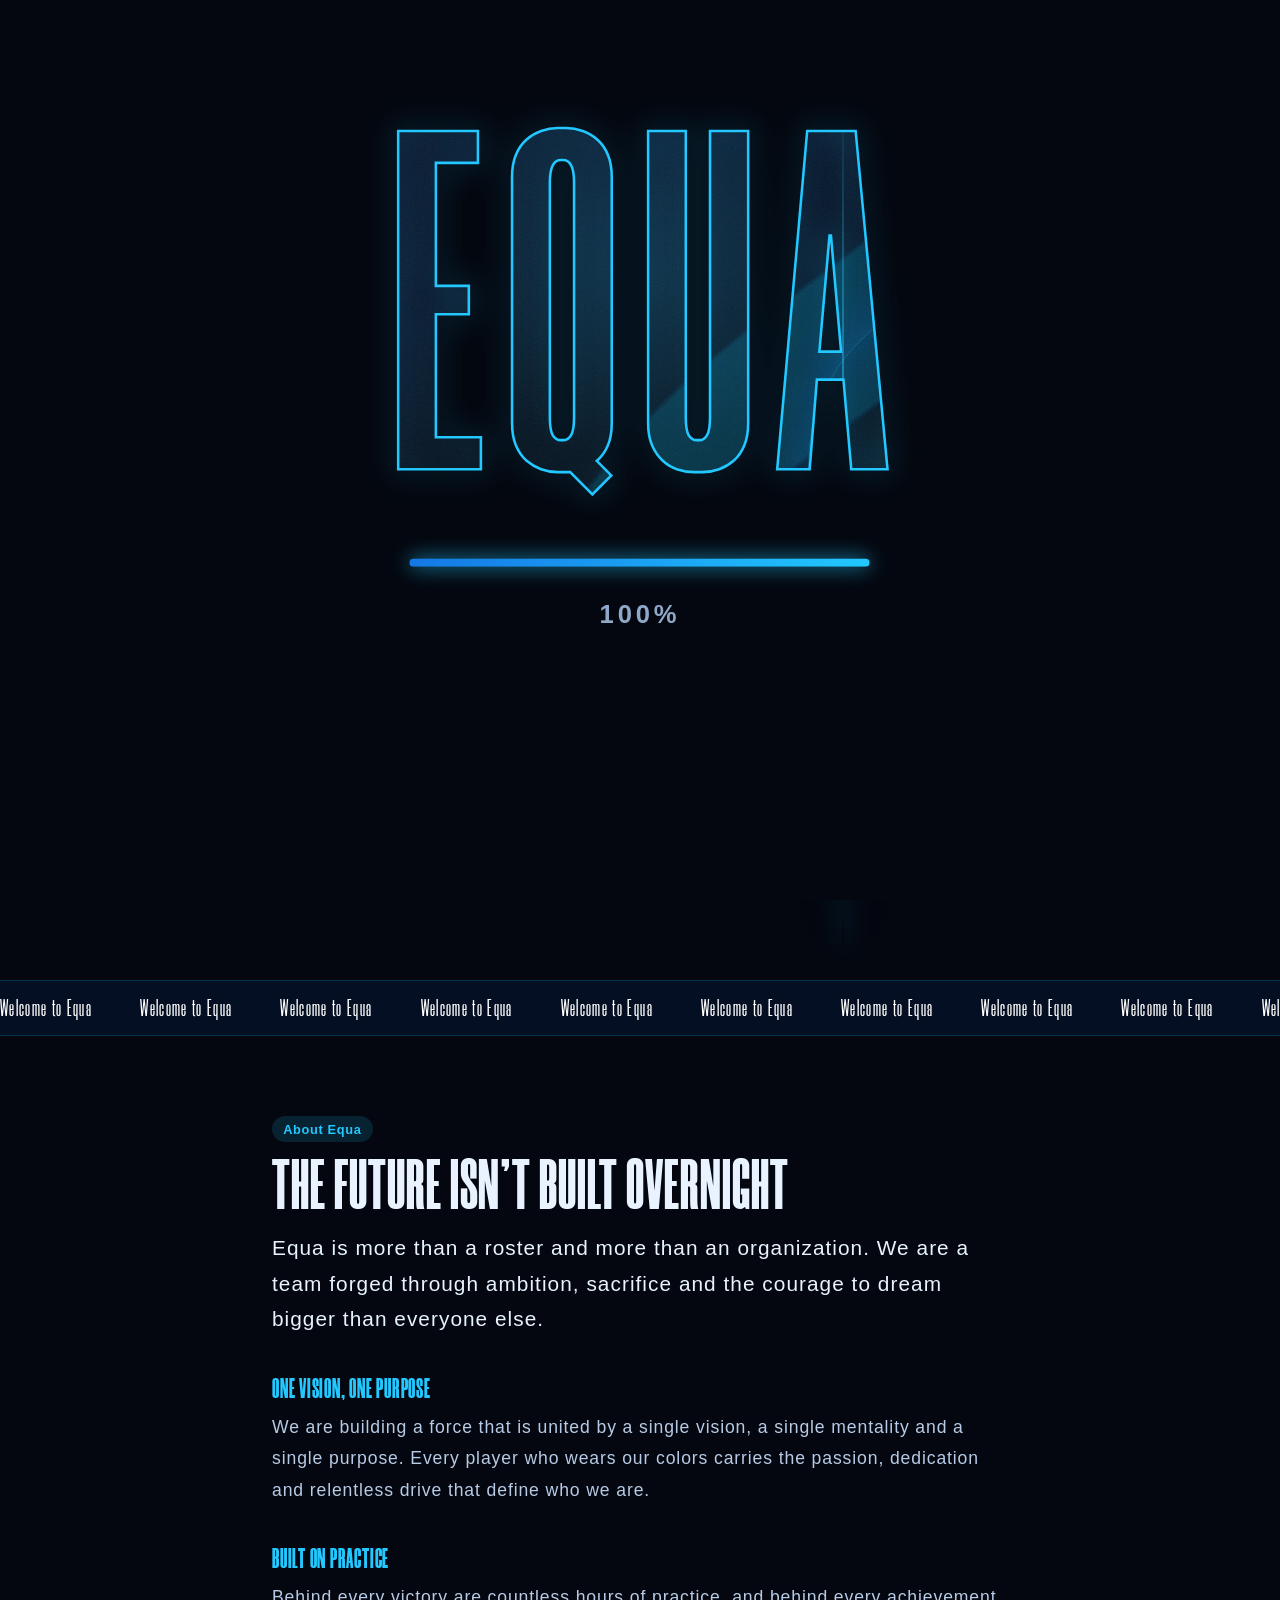
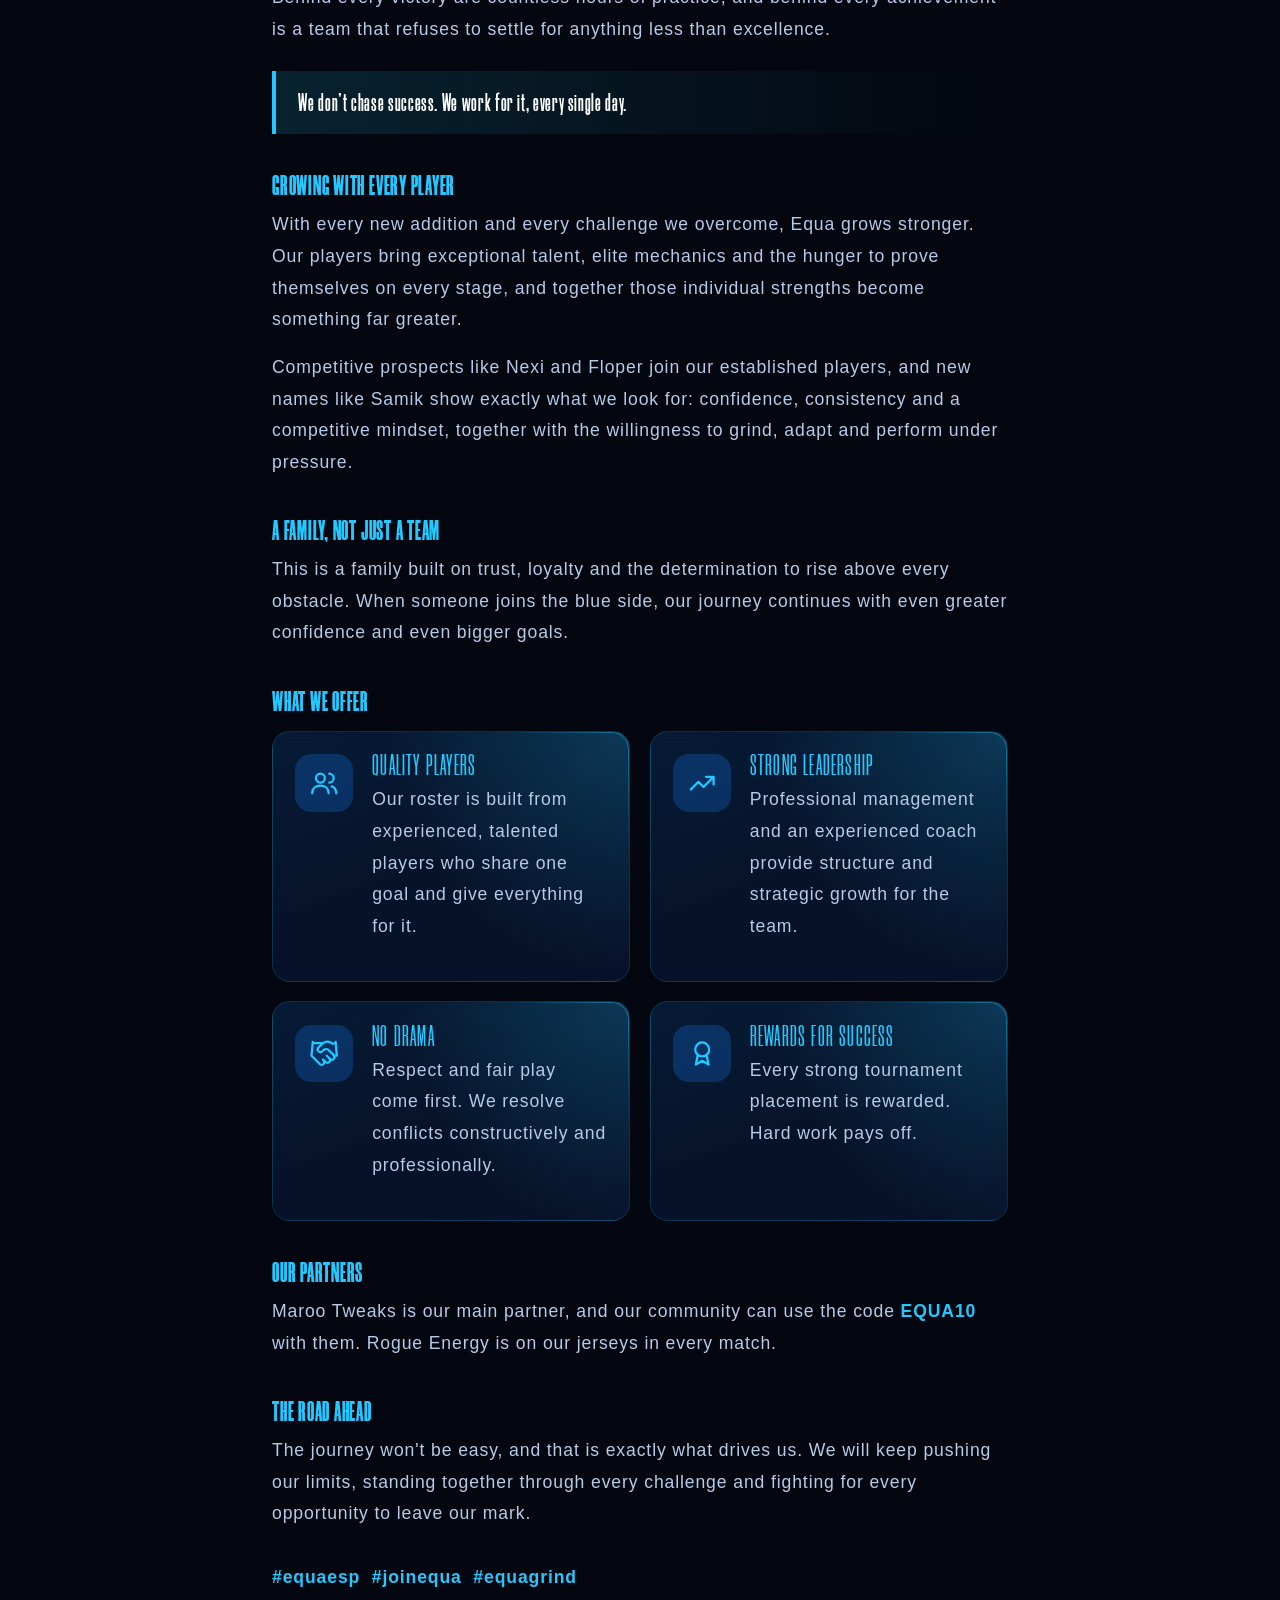
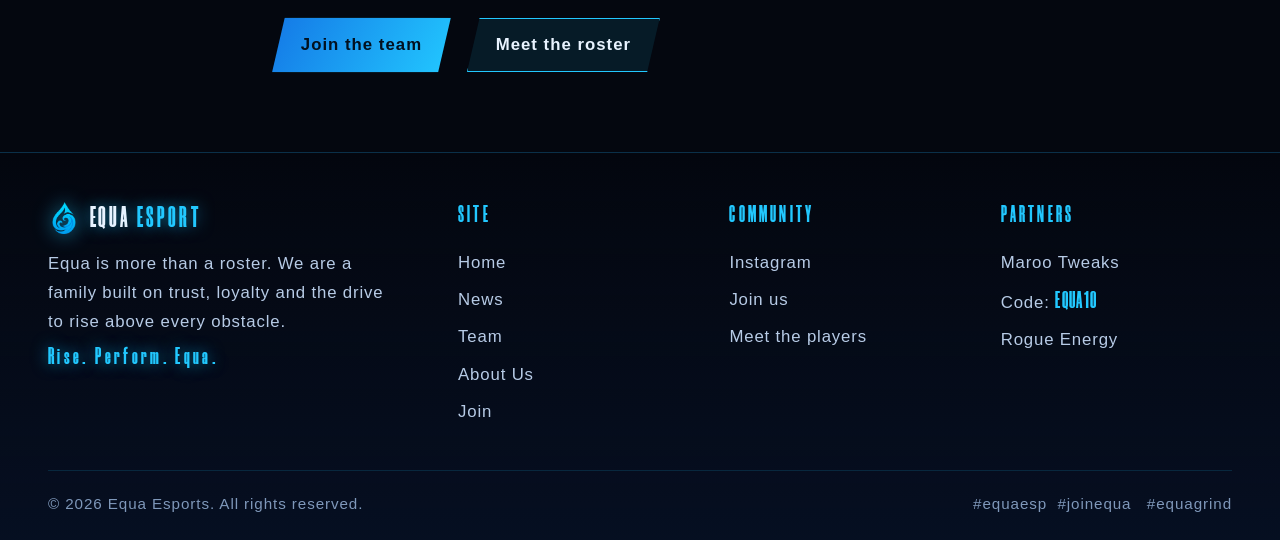
==== about.html @ 03d1141d "upload web site" ====
<!DOCTYPE html>
<html lang="en" class="lock">

<head>
  <meta charset="utf-8">
  <meta name="viewport" content="width=device-width, initial-scale=1, viewport-fit=cover">
  <title>About Us | Equa Esport</title>
  <style>
    @font-face {
      font-family: Morganite;
      font-weight: 900;
      font-style: normal;
      font-display: block;
      size-adjust: 150%;
      src: url([data-uri]) format('woff')
    }

    @font-face {
      font-family: Morganite;
      font-weight: 500;
      font-style: normal;
      font-display: block;
      size-adjust: 150%;
      src: url([data-uri]) format('woff')
    }

    @font-face {
      font-family: Morganite;
      font-weight: 700;
      font-style: normal;
      font-display: block;
      size-adjust: 140%;
      src: url([data-uri]) format('woff')
    }

    :root {
      --void: #04070f;
      --abyss: #081631;
      --tide: #1478e6;
      --aqua: #22c8ff;
      --mist: #e8f3ff;
      --dim: #b7cbe6;
      color-scheme: dark;
      box-sizing: border-box;
      padding-top: env(safe-area-inset-top, 0px);
      padding-bottom: env(safe-area-inset-bottom, 0px)
    }

    *,
    *::before,
    *::after {
      box-sizing: inherit
    }

    html {
      scroll-padding-top: env(safe-area-inset-top, 0px)
    }

    body {
      margin: 0;
      background: var(--void);
      color: var(--mist);
      font: 500 1rem/1.6 Morganite, Impact, sans-serif;
      overflow-x: hidden;
      min-height: 100vh
    }

    body::before {
      content: "";
      position: fixed;
      inset: 0 0 auto;
      height: env(safe-area-inset-top, 0px);
      background: var(--void);
      z-index: 60
    }

    body::after {
      content: "";
      position: fixed;
      inset: 0;
      pointer-events: none;
      z-index: 50;
      opacity: .09;
      background-image: url("data:image/svg+xml,%3Csvg xmlns='http://www.w3.org/2000/svg' width='160' height='160'%3E%3Cfilter id='n'%3E%3CfeTurbulence type='fractalNoise' baseFrequency='.9' numOctaves='2'/%3E%3C/filter%3E%3Crect width='100%25' height='100%25' filter='url(%23n)'/%3E%3C/svg%3E")
    }

    a {
      color: inherit;
      text-decoration: none
    }

    h1,
    h2,
    h3 {
      font-family: Morganite, Impact, sans-serif;
      font-weight: 900;
      line-height: 1.1;
      margin: 0;
      text-transform: uppercase
    }

    .bg {
      position: fixed;
      inset: 0;
      z-index: -1;
      overflow: hidden;
      background: radial-gradient(120% 80% at 50% 0, var(--abyss), var(--void) 70%)
    }

    .orb {
      position: absolute;
      border-radius: 50%;
      filter: blur(5rem);
      opacity: .45;
      animation: drift 18s ease-in-out infinite alternate
    }

    .o1 {
      width: 30rem;
      height: 30rem;
      background: var(--tide);
      left: -8rem;
      top: 10%
    }

    .o2 {
      width: 24rem;
      height: 24rem;
      background: var(--aqua);
      right: -6rem;
      top: 45%;
      animation-delay: -6s;
      opacity: .28
    }

    @keyframes drift {
      to {
        transform: translate(4rem, -3rem) scale(1.15)
      }
    }

    #cg {
      position: fixed;
      width: 30rem;
      height: 30rem;
      margin: -15rem 0 0 -15rem;
      border-radius: 50%;
      pointer-events: none;
      z-index: -1;
      background: radial-gradient(circle, rgba(34, 200, 255, .16), transparent 65%);
      left: 50%;
      top: 30%
    }

    header {
      position: sticky;
      top: env(safe-area-inset-top, 0px);
      z-index: 40;
      display: flex;
      align-items: center;
      gap: 1.5rem;
      padding: .75rem clamp(1rem, 4vw, 3rem);
      background: rgba(4, 7, 15, .72);
      backdrop-filter: blur(.9rem);
      -webkit-backdrop-filter: blur(.9rem);
      border-bottom: .0625rem solid rgba(34, 200, 255, .18)
    }

    .brand {
      display: flex;
      align-items: center;
      gap: .6rem;
      font-family: Morganite, Impact, sans-serif;
      font-weight: 900;
      font-size: 1.25rem;
      letter-spacing: .04em
    }

    .brand em {
      font-style: normal;
      color: var(--aqua);
      text-shadow: 0 0 1rem rgba(34, 200, 255, .6)
    }

    .brand svg {
      width: 2rem;
      height: 2rem;
      filter: drop-shadow(0 0 .6rem rgba(34, 200, 255, .7))
    }

    nav {
      display: flex;
      gap: .25rem;
      margin-left: auto;
      overflow-x: auto;
      scrollbar-width: none
    }

    nav a {
      padding: .5rem .9rem;
      font-weight: 600;
      color: var(--dim);
      position: relative;
      white-space: nowrap;
      transition: color .25s
    }

    nav a::after {
      content: "";
      position: absolute;
      left: .9rem;
      right: .9rem;
      bottom: .1rem;
      height: .125rem;
      background: linear-gradient(90deg, var(--tide), var(--aqua));
      transform: scaleX(0);
      transform-origin: left;
      transition: transform .3s
    }

    nav a:hover,
    nav a.on {
      color: #fff
    }

    nav a:hover::after,
    nav a.on::after {
      transform: scaleX(1)
    }

    main {
      max-width: 76rem;
      margin: 0 auto;
      padding: 0 clamp(1rem, 4vw, 3rem)
    }

    .page {
      display: none;
      padding: 3rem 0 5rem
    }

    .page.on {
      display: block;
      animation: in .5s ease
    }

    @keyframes in {
      from {
        opacity: 0;
        transform: translateY(1rem)
      }
    }

    .btn {
      display: inline-block;
      padding: .85rem 1.8rem;
      font-weight: 600;
      font-size: 1.05rem;
      background: linear-gradient(120deg, var(--tide), var(--aqua));
      color: #02101f;
      clip-path: polygon(.8rem 0, 100% 0, calc(100% - .8rem) 100%, 0 100%);
      box-shadow: 0 0 2rem rgba(34, 200, 255, .4);
      transition: transform .2s, filter .2s;
      border: 0;
      cursor: pointer;
      font-family: inherit
    }

    .btn:hover {
      transform: translateY(-.15rem);
      filter: brightness(1.15)
    }

    .btn.ghost {
      background: rgba(34, 200, 255, .1);
      color: var(--mist);
      box-shadow: inset 0 0 0 .0625rem var(--aqua)
    }

    :focus-visible {
      outline: .125rem solid var(--aqua);
      outline-offset: .25rem
    }

    /* hero */
    .hero {
      position: relative;
      min-height: 34rem;
      display: grid;
      grid-template-columns: 1.2fr .8fr;
      align-items: center;
      gap: 2rem
    }

    .wm {
      position: absolute;
      width: min(78rem, 150vw);
      right: -22rem;
      top: -6rem;
      opacity: .17;
      transform: rotate(10deg)
    }

    .beam {
      position: absolute;
      left: 68%;
      top: -3rem;
      bottom: -3rem;
      width: .125rem;
      background: linear-gradient(transparent, var(--aqua) 40%, transparent);
      box-shadow: 0 0 1.5rem var(--aqua), 0 0 4rem rgba(34, 200, 255, .5);
      opacity: .6;
      pointer-events: none
    }

    .join {
      display: grid;
      justify-items: center;
      text-align: center
    }

    .jl {
      width: 7.5rem;
      filter: drop-shadow(0 0 2.5rem rgba(34, 200, 255, .65));
      animation: float 5s ease-in-out infinite
    }

    .jt {
      display: grid;
      font-size: clamp(3rem, 11vw, 6.5rem);
      line-height: 1;
      margin: 1.2rem 0 2.5rem
    }

    .jt span {
      color: #fff
    }

    .jt b {
      font-weight: 900;
      background: linear-gradient(180deg, #3bd8ff, #1478e6);
      -webkit-background-clip: text;
      background-clip: text;
      color: transparent;
      filter: drop-shadow(0 0 1.5rem rgba(34, 200, 255, .45))
    }

    .req {
      list-style: none;
      padding: 0;
      margin: 0 0 2.5rem;
      width: min(100%, 32rem);
      text-align: left
    }

    .req li {
      display: flex;
      align-items: center;
      gap: 1.2rem;
      padding: 1.1rem .5rem;
      border-bottom: .0625rem solid rgba(34, 200, 255, .16);
      font-size: 1.25rem;
      font-weight: 600;
      transition: background .25s, padding .25s
    }

    .req li:hover {
      background: linear-gradient(90deg, rgba(34, 200, 255, .12), transparent);
      padding-left: 1rem
    }

    .req svg {
      width: 2.3rem;
      height: 2.3rem;
      flex: none;
      fill: none;
      stroke: var(--aqua);
      stroke-width: 1.7;
      stroke-linecap: round;
      stroke-linejoin: round;
      filter: drop-shadow(0 0 .5rem rgba(34, 200, 255, .7))
    }

    .req b {
      color: var(--aqua);
      font-weight: 700
    }

    .bars {
      width: .5rem;
      height: 1.6rem;
      border-inline: .125rem solid rgba(255, 255, 255, .7);
      flex: none
    }

    .rp {
      margin: 2rem 0 0;
      color: var(--dim);
      font-weight: 600;
      letter-spacing: .2em
    }

    .hero h1 {
      position: relative;
      font-size: clamp(2.6rem, 7vw, 5.6rem);
      font-weight: 900;
      animation: in .8s .15s ease both
    }

    .hero h1 span {
      color: var(--aqua);
      text-shadow: 0 0 2.5rem rgba(34, 200, 255, .6)
    }

    .hero p {
      position: relative;
      max-width: 30rem;
      color: var(--dim);
      font-size: 1.15rem;
      margin: 1.2rem 0 2rem;
      animation: in .8s .3s ease both
    }

    .cta {
      position: relative;
      display: flex;
      gap: 1rem;
      flex-wrap: wrap;
      animation: in .8s .45s ease both
    }

    .logo-big {
      position: relative;
      display: grid;
      place-items: center
    }

    .logo-big svg {
      width: min(100%, 19rem);
      animation: float 5s ease-in-out infinite;
      filter: drop-shadow(0 0 3rem rgba(34, 200, 255, .55))
    }

    .logo-big::before {
      content: "";
      position: absolute;
      width: 80%;
      aspect-ratio: 1;
      border-radius: 50%;
      border: .0625rem solid rgba(34, 200, 255, .3);
      box-shadow: 0 0 4rem rgba(20, 120, 230, .4), inset 0 0 4rem rgba(20, 120, 230, .25);
      animation: pulse 4s ease-in-out infinite
    }

    @keyframes float {
      50% {
        transform: translateY(-1rem) rotate(2deg)
      }
    }

    @keyframes pulse {
      50% {
        transform: scale(1.08);
        opacity: .5
      }
    }

    .strip {
      margin: 5rem -50vw;
      margin-left: calc(50% - 50vw);
      margin-right: calc(50% - 50vw);
      overflow: hidden;
      border-block: .0625rem solid rgba(34, 200, 255, .2);
      background: rgba(8, 22, 49, .6);
      padding: .8rem 0
    }

    .strip div {
      display: flex;
      gap: 3rem;
      width: max-content;
      font-family: Morganite, Impact, sans-serif;
      font-weight: 800;
      font-size: 1.05rem;
      color: #fff;
      animation: run 28s linear infinite
    }

    @keyframes run {
      to {
        transform: translateX(-50%)
      }
    }

    .sec {
      margin-top: 4.5rem
    }

    .sec-h {
      display: flex;
      align-items: end;
      justify-content: space-between;
      gap: 1rem;
      margin-bottom: 1.6rem
    }

    .sec-h h2,
    .title {
      font-size: clamp(1.6rem, 4vw, 2.7rem)
    }

    .sec-h a {
      position: relative;
      color: var(--aqua);
      font-weight: 600
    }

    .lead {
      color: var(--dim);
      max-width: 40rem;
      font-size: 1.1rem;
      margin: .8rem 0 2.2rem
    }

    /* cards */
    .grid {
      display: grid;
      gap: 1.2rem;
      grid-template-columns: repeat(auto-fill, minmax(16rem, 1fr))
    }

    #homeTeam,
    #allTeam {
      grid-template-columns: repeat(auto-fill, minmax(9.5rem, 1fr));
      gap: 1rem
    }

    .card {
      display: block;
      position: relative;
      overflow: hidden;
      border-radius: 1.1rem;
      background: radial-gradient(circle at 100% 0, rgba(34, 200, 255, .2), transparent 55%), linear-gradient(160deg, rgba(20, 120, 230, .18), rgba(8, 22, 49, .78) 55%);
      border: .0625rem solid rgba(34, 200, 255, .16);
      backdrop-filter: blur(.5rem);
      -webkit-backdrop-filter: blur(.5rem);
      transition: transform .3s, border-color .3s, box-shadow .3s
    }

    .card::before {
      content: "";
      position: absolute;
      inset: 0;
      pointer-events: none;
      border-radius: inherit;
      background: radial-gradient(16rem circle at var(--mx, 50%) var(--my, 0%), rgba(34, 200, 255, .2), transparent 60%);
      opacity: 0;
      transition: opacity .3s
    }

    .card::after {
      content: "";
      position: absolute;
      inset: 0;
      pointer-events: none;
      border-radius: inherit;
      padding: .0625rem;
      background: radial-gradient(12rem circle at var(--mx, 100%) var(--my, 0%), var(--aqua), transparent 65%);
      -webkit-mask: linear-gradient(#000 0 0) content-box, linear-gradient(#000 0 0);
      -webkit-mask-composite: xor;
      mask: linear-gradient(#000 0 0) content-box exclude, linear-gradient(#000 0 0);
      opacity: .45;
      transition: opacity .3s
    }

    .card:hover::before,
    .card:active::before {
      opacity: 1
    }

    .card:hover::after,
    .card:active::after {
      opacity: 1
    }

    .card .in::after {
      content: "";
      position: absolute;
      inset: 0;
      pointer-events: none;
      background: linear-gradient(110deg, transparent 40%, rgba(130, 225, 255, .18) 50%, transparent 60%);
      background-size: 250% 100%;
      background-position: 150% 0
    }

    .card:hover .in::after,
    .card:active .in::after {
      background-position: -50% 0;
      transition: background-position .9s ease
    }

    @keyframes glow {
      from {
        box-shadow: 0 0 1rem rgba(34, 200, 255, .25)
      }

      to {
        box-shadow: 0 0 2.2rem rgba(34, 200, 255, .6)
      }
    }

    .card:hover {
      border-color: rgba(34, 200, 255, .6);
      box-shadow: 0 0 2rem rgba(34, 200, 255, .22);
      transform: translateY(-.25rem)
    }

    .card .in {
      height: 100%;
      padding: 1.4rem;
      position: relative
    }

    .card h3 {
      font-size: 1.15rem;
      margin: .5rem 0 .5rem
    }

    .card p {
      margin: 0;
      color: var(--dim)
    }

    .tag {
      display: inline-block;
      font-size: .8rem;
      font-weight: 600;
      padding: .15rem .7rem;
      background: rgba(34, 200, 255, .14);
      color: var(--aqua);
      border-radius: 2rem
    }

    .thumb {
      height: 8rem;
      margin: -1.4rem -1.4rem 1.1rem;
      display: grid;
      place-items: center;
      background: radial-gradient(circle at 70% 20%, rgba(34, 200, 255, .5), transparent 55%), linear-gradient(135deg, #0d3a8c, #050a18)
    }

    .thumb svg {
      width: 3.2rem;
      opacity: .95;
      filter: drop-shadow(0 0 1rem rgba(34, 200, 255, .8))
    }

    .feat {
      grid-column: 1/-1
    }

    .feat .in {
      display: grid;
      grid-template-columns: 1fr 1fr;
      gap: 1.4rem;
      align-items: center
    }

    .feat .thumb {
      height: auto;
      margin: -1.4rem 0 -1.4rem -1.4rem;
      min-height: 14rem
    }

    .feat h3 {
      font-size: 1.6rem
    }

    .art {
      max-width: 46rem;
      margin: 0 auto
    }

    .art h2 {
      font-size: clamp(1.8rem, 5vw, 3rem);
      margin: 1rem 0 1.2rem
    }

    .art h3 {
      font-size: 1.2rem;
      margin: 2.6rem 0 .8rem;
      color: var(--aqua);
      letter-spacing: .04em
    }

    .art p {
      color: var(--dim);
      font-size: 1.1rem;
      line-height: 1.8;
      margin: 0 0 1rem
    }

    .art p.lead {
      color: var(--mist);
      font-size: 1.3rem;
      line-height: 1.7;
      max-width: none;
      margin: 0 0 1rem
    }

    .art blockquote {
      margin: 1.6rem 0;
      padding: 1.1rem 1.4rem;
      border-left: .25rem solid var(--aqua);
      background: linear-gradient(90deg, rgba(34, 200, 255, .14), transparent);
      font-family: Morganite, Impact, sans-serif;
      font-weight: 700;
      font-size: 1.15rem;
      line-height: 1.5;
      color: #fff
    }

    .art .htags {
      color: var(--aqua);
      font-weight: 600;
      letter-spacing: .05em;
      margin-top: 2rem
    }

    .art .off .grid {
      grid-template-columns: repeat(auto-fit, minmax(15rem, 1fr))
    }

    .hero.sub {
      min-height: 20rem
    }

    .strip+* {
      margin-top: 0
    }

    .hero.sub .logo-big svg {
      width: min(100%, 14rem)
    }

    @media (max-width:48em) {
      .feat .in {
        grid-template-columns: 1fr
      }

      .feat .thumb {
        margin: -1.4rem -1.4rem 0;
        min-height: 9rem
      }
    }

    .member .in {
      display: flex;
      flex-direction: column;
      align-items: center;
      text-align: center;
      gap: .5rem;
      padding: 1.8rem 1rem 1.4rem
    }

    .member .num {
      position: absolute;
      left: .9rem;
      top: .8rem;
      font-family: Morganite, Impact, sans-serif;
      font-size: .75rem;
      font-weight: 700;
      color: var(--dim);
      letter-spacing: .1em
    }

    .av {
      width: 4.6rem;
      height: 4.6rem;
      border-radius: 50%;
      display: grid;
      place-items: center;
      background: radial-gradient(circle at 50% 30%, rgba(34, 200, 255, .35), rgba(8, 22, 49, .9) 70%);
      border: .0625rem solid rgba(34, 200, 255, .4);
      box-shadow: 0 0 1.5rem rgba(34, 200, 255, .3);
      animation: glow 3s ease-in-out infinite alternate
    }

    .av svg {
      width: 2.5rem;
      height: 2.5rem;
      filter: drop-shadow(0 0 .5rem rgba(34, 200, 255, .7))
    }

    .member h3 {
      font-size: 1.05rem;
      letter-spacing: .06em;
      margin: .5rem 0 .2rem
    }

    .two {
      display: grid;
      grid-template-columns: 1fr 1fr;
      gap: 2.5rem;
      align-items: center
    }

    .two p {
      color: var(--dim);
      font-size: 1.1rem
    }

    .vals {
      display: grid;
      gap: 1.2rem;
      margin-top: 2rem
    }

    .partner {
      display: flex;
      flex-direction: column;
      align-items: flex-start;
      justify-content: flex-start;
      gap: 1.4rem
    }

    .partner strong {
      font-family: Morganite, Impact, sans-serif;
      font-size: 2.4rem;
      font-weight: 400
    }

    form {
      display: grid;
      gap: 1rem;
      max-width: 34rem
    }

    label {
      display: grid;
      gap: .35rem;
      font-weight: 600
    }

    input,
    select,
    textarea {
      font: inherit;
      color: var(--mist);
      background: rgba(8, 22, 49, .8);
      border: .0625rem solid rgba(34, 200, 255, .3);
      padding: .8rem 1rem;
      border-radius: .3rem
    }

    input:focus,
    select:focus,
    textarea:focus {
      outline: none;
      border-color: var(--aqua);
      box-shadow: 0 0 1.2rem rgba(34, 200, 255, .35)
    }

    #ok {
      display: none;
      color: var(--aqua);
      font-weight: 600
    }

    footer {
      border-top: .0625rem solid rgba(34, 200, 255, .18);
      padding: 3rem clamp(1rem, 4vw, 3rem) 1.5rem;
      color: var(--dim);
      background: linear-gradient(180deg, transparent, rgba(8, 22, 49, .55))
    }

    .ft {
      display: grid;
      grid-template-columns: 1.6fr 1fr 1fr 1fr;
      gap: 2.5rem;
      max-width: 76rem;
      margin: 0 auto
    }

    .fb p {
      margin: 1rem 0 .6rem;
      max-width: 22rem
    }

    .fb em {
      display: block;
      font-style: normal;
      font-family: Morganite, Impact, sans-serif;
      font-weight: 700;
      font-size: .8rem;
      letter-spacing: .2em;
      color: var(--aqua)
    }

    .fc h4 {
      margin: 0 0 1rem;
      font-family: Morganite, Impact, sans-serif;
      font-size: .85rem;
      letter-spacing: .15em;
      text-transform: uppercase;
      color: var(--mist)
    }

    .fc a,
    .fc span {
      position: relative;
      display: block;
      width: max-content;
      max-width: 100%;
      padding: .3rem 0;
      color: var(--dim);
      transition: color .25s
    }

    .fc span b {
      color: var(--aqua);
      font-family: Morganite, Impact, sans-serif
    }

    .fc a::after,
    .sec-h a::after {
      content: "";
      position: absolute;
      left: 0;
      right: 0;
      bottom: .1rem;
      height: .125rem;
      background: linear-gradient(90deg, var(--tide), var(--aqua));
      transform: scaleX(0);
      transform-origin: left;
      transition: transform .3s
    }

    .fc a:hover,
    .sec-h a:hover {
      color: #fff
    }

    .fc a:hover::after,
    .sec-h a:hover::after {
      transform: scaleX(1)
    }

    .fbot {
      max-width: 76rem;
      margin: 2.5rem auto 0;
      padding-top: 1.2rem;
      border-top: .0625rem solid rgba(34, 200, 255, .14);
      display: flex;
      justify-content: space-between;
      flex-wrap: wrap;
      gap: .6rem;
      font-size: .9rem
    }

    @media (max-width:48em) {
      .ft {
        grid-template-columns: 1fr 1fr
      }

      .fb {
        grid-column: 1/-1
      }
    }

    @media (max-width:48em) {

      .hero,
      .two,
      .feat {
        grid-template-columns: 1fr
      }

      .logo-big {
        order: -1
      }

      .logo-big svg {
        width: 11rem
      }

      .feat .thumb {
        margin: -1.4rem -1.4rem 1.1rem;
        min-height: 9rem
      }

      header {
        flex-wrap: wrap;
        gap: .4rem
      }

      .beam {
        display: none
      }

      nav {
        margin-left: 0;
        width: 100%
      }

      .hero {
        min-height: 0
      }
    }

    .off {
      margin-top: 4.5rem;
      text-align: center
    }

    .off h2 {
      font-size: clamp(2rem, 7vw, 3.6rem);
      margin-bottom: 2rem
    }

    .off h2 b {
      color: var(--aqua);
      text-shadow: 0 0 2rem rgba(34, 200, 255, .6)
    }

    .off .grid {
      text-align: left;
      grid-template-columns: repeat(auto-fit, minmax(18rem, 1fr))
    }

    .off .in {
      display: flex;
      gap: 1.2rem;
      align-items: flex-start
    }

    .off .ico {
      flex: none;
      width: 3.6rem;
      height: 3.6rem;
      border-radius: 1rem;
      background: rgba(20, 120, 230, .28);
      display: grid;
      place-items: center
    }

    .off .ico svg {
      width: 1.9rem;
      height: 1.9rem;
      fill: none;
      stroke: var(--aqua);
      stroke-width: 1.8;
      stroke-linecap: round;
      stroke-linejoin: round
    }

    .off h3 {
      margin: 0 0 .5rem;
      font-size: 1.25rem
    }

    html.lock {
      overflow: hidden
    }

    #intro {
      position: fixed;
      inset: 0;
      z-index: 100;
      overflow: hidden;
      transition: opacity .35s ease, visibility .35s ease
    }

    #intro.closing {
      opacity: 0;
      visibility: hidden
    }

    #intro svg {
      display: block;
      width: 100%;
      height: 100%;
      overflow: visible;
      transform-origin: 50% 50%
    }

    #ibar {
      transition: opacity .25s
    }

    @media (prefers-reduced-motion:reduce) {
      * {
        animation: none !important;
        transition: none !important
      }
    }

    .strip div {
      gap: 0;
      animation-duration: 100s
    }

    .strip span {
      padding-right: 3rem;
      white-space: nowrap
    }

    html {
      scroll-padding-top: calc(var(--hh, 6rem) + 1rem)
    }

    .hero,
    .hero.sub {
      min-height: calc(100svh - var(--hh, 6rem) - 3rem)
    }

    .hero {
      padding-bottom: 5.5rem
    }

    @media (max-width:48em) {
      .hero {
        gap: 1rem
      }

      .hero .logo-big svg,
      .hero.sub .logo-big svg {
        width: 8.5rem
      }
    }

    html {
      scrollbar-width: thin;
      scrollbar-color: #1478e6 #050a18
    }

    ::-webkit-scrollbar {
      width: .75rem;
      height: .75rem
    }

    ::-webkit-scrollbar-track {
      background: #050a18;
      border-left: .0625rem solid rgba(34, 200, 255, .12)
    }

    ::-webkit-scrollbar-thumb {
      background: linear-gradient(180deg, var(--aqua), var(--tide));
      border-radius: 1rem;
      border: .1875rem solid #050a18;
      box-shadow: 0 0 .6rem rgba(34, 200, 255, .6)
    }

    ::-webkit-scrollbar-thumb:hover {
      background: linear-gradient(180deg, #7fe3ff, #2f8cff)
    }

    .down {
      position: absolute;
      left: 50%;
      bottom: 1.6rem;
      width: 3rem;
      height: 4.6rem;
      margin: 0;
      padding: 0;
      border-radius: 2rem;
      border: .0625rem solid transparent;
      background: linear-gradient(rgba(6, 16, 36, .78), rgba(6, 16, 36, .78)) padding-box, linear-gradient(180deg, var(--aqua), rgba(20, 120, 230, .25)) border-box;
      display: flex;
      flex-direction: column;
      align-items: center;
      justify-content: center;
      cursor: pointer;
      box-shadow: 0 0 1.8rem rgba(34, 200, 255, .3);
      backdrop-filter: blur(.4rem);
      -webkit-backdrop-filter: blur(.4rem);
      animation: bounce 2s ease-in-out infinite;
      transition: opacity .4s, visibility .4s, box-shadow .3s
    }

    .down svg {
      width: 1.4rem;
      height: .9rem;
      fill: none;
      stroke: var(--aqua);
      stroke-width: 2.6;
      stroke-linecap: round;
      stroke-linejoin: round;
      filter: drop-shadow(0 0 .35rem rgba(34, 200, 255, .9));
      animation: casc 1.6s ease-in-out infinite
    }

    .down svg:last-child {
      animation-delay: .25s
    }

    .down:hover {
      box-shadow: 0 0 2.6rem rgba(34, 200, 255, .6)
    }

    .down.gone {
      opacity: 0;
      visibility: hidden;
      pointer-events: none
    }

    @keyframes casc {

      0%,
      100% {
        opacity: .25;
        transform: translateY(-.15rem)
      }

      50% {
        opacity: 1;
        transform: translateY(.15rem)
      }
    }

    @keyframes bounce {

      0%,
      100% {
        transform: translate(-50%, 0)
      }

      50% {
        transform: translate(-50%, .6rem)
      }
    }

    .code {
      display: inline-flex;
      align-items: center;
      gap: .8rem;
      cursor: pointer;
      font-family: Morganite, Impact, sans-serif;
      font-weight: 900;
      font-size: 1.3rem;
      letter-spacing: .1em;
      color: #fff;
      padding: .5rem 1.4rem .5rem .5rem;
      border: .0625rem solid transparent;
      border-radius: 3rem;
      background: linear-gradient(#071226, #071226) padding-box, linear-gradient(135deg, var(--tide), var(--aqua)) border-box;
      box-shadow: 0 0 1.6rem rgba(34, 200, 255, .25);
      transition: box-shadow .3s, transform .2s;
      white-space: nowrap
    }

    .code small {
      font-size: .62rem;
      letter-spacing: .18em;
      padding: .4rem .75rem;
      border-radius: 2rem;
      background: linear-gradient(135deg, var(--tide), var(--aqua));
      color: #04101f;
      font-weight: 800
    }

    .code:hover {
      box-shadow: 0 0 2.4rem rgba(34, 200, 255, .55);
      transform: translateY(-.125rem)
    }

    body {
      letter-spacing: .04em;
      line-height: 1.65
    }

    h1,
    h2,
    h3 {
      letter-spacing: .02em;
      font-weight: 900
    }

    .btn,
    .brand,
    nav a {
      letter-spacing: .06em
    }

    .fb p {
      font-size: 1.2rem;
      line-height: 1.7;
      color: #c9d9ef;
      letter-spacing: .05em
    }

    .fb em {
      font-size: 1.05rem;
      font-weight: 900;
      letter-spacing: .25em
    }

    .fc h4 {
      font-size: 1.25rem;
      font-weight: 900;
      letter-spacing: .12em;
      color: var(--aqua)
    }

    .fc a,
    .fc span {
      font-size: 1.2rem;
      font-weight: 700;
      letter-spacing: .06em;
      color: #c9d9ef;
      padding: .4rem 0
    }

    .fc span b {
      font-weight: 900;
      letter-spacing: .1em
    }

    .fbot {
      font-size: 1.05rem;
      letter-spacing: .06em;
      color: #9fb6d6
    }

    .art p,
    .card p,
    .hero p {
      letter-spacing: .05em
    }

    .strip div {
      font-weight: 500;
      letter-spacing: .08em
    }

    .card h3,
    .member h3 {
      font-weight: 500;
      letter-spacing: .06em
    }

    .fb p {
      font-size: 1.05rem;
      font-weight: 500;
      color: var(--dim);
      letter-spacing: .05em
    }

    .fb em {
      font-size: .95rem;
      font-weight: 500;
      letter-spacing: .25em
    }

    .fc h4 {
      font-size: 1rem;
      font-weight: 500;
      letter-spacing: .18em;
      color: var(--aqua)
    }

    .fc a,
    .fc span {
      font-size: 1.05rem;
      font-weight: 500;
      letter-spacing: .05em;
      color: var(--dim);
      padding: .3rem 0
    }

    .fc span b {
      font-weight: 500
    }

    .fbot {
      font-size: .95rem;
      font-weight: 500;
      color: #7f98ba
    }
  </style>
  <link rel="stylesheet" href="styles.css">
  <link rel="icon" href="unnamed.png">
</head>

<body>
  <svg width="0" height="0" style="position:absolute" aria-hidden="true">
    <defs>
      <linearGradient id="g" x1="0" y1="0" x2="1" y2="1">
        <stop offset="0" stop-color="#22c8ff" />
        <stop offset="1" stop-color="#1478e6" />
      </linearGradient>
      <symbol id="drop" viewBox="0 0 100 110">
        <image
          href="[data-uri]"
          x="0" y="0" width="100" height="110" preserveAspectRatio="xMidYMid meet" />
      </symbol>
    </defs>
  </svg>
  <div class="bg">
    <div class="orb o1"></div>
    <div class="orb o2"></div><svg class="wm" viewBox="0 0 64 72" aria-hidden="true">
      <use href="#drop" />
    </svg>
  </div>
  <div id="cg"></div>
  <div id="intro" aria-hidden="true">
    <svg viewBox="0 0 1000 600" preserveAspectRatio="xMidYMid meet">
      <defs>
        <mask id="im" maskUnits="userSpaceOnUse" x="-6000" y="-6000" width="13000" height="13000">
          <rect x="-6000" y="-6000" width="13000" height="13000" fill="#fff" />
          <text x="500" y="315" text-anchor="middle" textLength="390" lengthAdjust="spacing"
            font-family="Morganite,Impact,sans-serif" font-weight="700" font-size="270" fill="#000">EQUA</text>
        </mask>
        <linearGradient id="ib" x1="0" x2="1">
          <stop offset="0" stop-color="#1478e6" />
          <stop offset="1" stop-color="#22c8ff" />
        </linearGradient>
      </defs>
      <rect x="-6000" y="-6000" width="13000" height="13000" fill="#04070f" mask="url(#im)" />
      <text id="iout" x="500" y="315" text-anchor="middle" textLength="390" lengthAdjust="spacing"
        font-family="Morganite,Impact,sans-serif" font-weight="700" font-size="270" fill="none" stroke="#22c8ff"
        stroke-width="2" style="filter:drop-shadow(0 0 12px rgba(34,200,255,.8))">EQUA</text>
      <g id="ibar">
        <rect x="320" y="385" width="360" height="6" rx="3" fill="rgba(34,200,255,.18)" />
        <rect id="ifill" x="320" y="385" width="0" height="6" rx="3" fill="url(#ib)"
          style="filter:drop-shadow(0 0 8px rgba(34,200,255,.9))" />
        <text id="ipct" x="500" y="435" text-anchor="middle" font-family="Arial,Helvetica,sans-serif" font-weight="700"
          font-size="20" letter-spacing="3" fill="#8fa8c8">0%</text>
      </g>
    </svg>
  </div>

  <header>
    <a class="brand" href="index.html"><svg>
        <use href="#drop" />
      </svg><span>EQUA <em>ESPORT</em></span></a>
    <button class="menu-toggle" type="button" aria-controls="nav" aria-expanded="false" aria-label="Open menu">
      <span></span><span></span><span></span>
    </button>
    <nav id="nav">
      <a href="index.html" data-p="domu">Home</a>
      <a href="news.html" data-p="novinky">News</a>
      <a href="team.html" data-p="tym">Team</a>
      <a href="about.html" data-p="o-nas">About Us</a>
      <a href="join.html" data-p="nabor">Join</a>
    </nav>
  </header>


  <main>
    <section class="page on" id="p-o-nas">
      <div class="hero sub">
        <div class="beam" aria-hidden="true"></div>
        <div>
          <h1>About<br><span>Equa.</span></h1>
          <p>More than a team: a family built on trust, loyalty and relentless drive.</p>
          <div class="cta"><a class="btn" href="team.html">Meet the team</a><a class="btn ghost" href="join.html">Join us</a>
          </div>
        </div>
        <div class="logo-big"><svg viewBox="0 0 64 72">
            <use href="#drop" />
          </svg></div>
      </div>
      <div class="strip" aria-hidden="true">
        <div><span>Welcome to Equa</span><span>Welcome to Equa</span><span>Welcome to Equa</span><span>Welcome to
            Equa</span></div>
      </div>
      <article class="art">
        <span class="tag">About Equa</span>
        <h2>The future isn't built overnight</h2>
        <p class="lead">Equa is more than a roster and more than an organization. We are a team forged through ambition,
          sacrifice and the courage to dream bigger than everyone else.</p>

        <h3>One vision, one purpose</h3>
        <p>We are building a force that is united by a single vision, a single mentality and a single purpose. Every
          player who wears our colors carries the passion, dedication and relentless drive that define who we are.</p>

        <h3>Built on practice</h3>
        <p>Behind every victory are countless hours of practice, and behind every achievement is a team that refuses to
          settle for anything less than excellence.</p>
        <blockquote>We don't chase success. We work for it, every single day.</blockquote>

        <h3>Growing with every player</h3>
        <p>With every new addition and every challenge we overcome, Equa grows stronger. Our players bring exceptional
          talent, elite mechanics and the hunger to prove themselves on every stage, and together those individual
          strengths become something far greater.</p>
        <p>Competitive prospects like Nexi and Floper join our established players, and new names like Samik show
          exactly what we look for: confidence, consistency and a competitive mindset, together with the willingness to
          grind, adapt and perform under pressure.</p>

        <h3>A family, not just a team</h3>
        <p>This is a family built on trust, loyalty and the determination to rise above every obstacle. When someone
          joins the blue side, our journey continues with even greater confidence and even bigger goals.</p>

        <h3>What we offer</h3>
        <div class="off" style="margin:1.2rem 0 0;text-align:left">
          <div class="grid">
            <div class="card">
              <div class="in"><span class="ico"><svg viewBox="0 0 24 24">
                    <circle cx="9" cy="8" r="3.5" />
                    <path
                      d="M2.500 20c0-3.800 2.900-6 6.500-6s6.500 2.200 6.500 6M16 4.500a3.500 3.500 0 0 1 0 7M18 14.500c2.200.8 3.500 2.700 3.500 5.500" />
                  </svg></span>
                <div>
                  <h3>Quality players</h3>
                  <p>Our roster is built from experienced, talented players who share one goal and give everything for
                    it.</p>
                </div>
              </div>
            </div>
            <div class="card">
              <div class="in"><span class="ico"><svg viewBox="0 0 24 24">
                    <path d="M3 17l6-6 4 4 8-8M15 7h6v6" />
                  </svg></span>
                <div>
                  <h3>Strong leadership</h3>
                  <p>Professional management and an experienced coach provide structure and strategic growth for the
                    team.</p>
                </div>
              </div>
            </div>
            <div class="card">
              <div class="in"><span class="ico"><svg viewBox="0 0 24 24">
                    <path d="m11 17 2 2a1 1 0 1 0 3-3" />
                    <path
                      d="m14 14 2.500 2.500a1 1 0 1 0 3-3l-3.880-3.880a3 3 0 0 0-4.240 0l-.88.88a1 1 0 1 1-3-3l2.810-2.810a5.790 5.790 0 0 1 7.060-.87l.47.28a2 2 0 0 0 1.420.25L21 4" />
                    <path d="m21 3 1 11h-2M3 3 2 14l6.500 6.500a1 1 0 1 0 3-3M3 4h8" />
                  </svg></span>
                <div>
                  <h3>No drama</h3>
                  <p>Respect and fair play come first. We resolve conflicts constructively and professionally.</p>
                </div>
              </div>
            </div>
            <div class="card">
              <div class="in"><span class="ico"><svg viewBox="0 0 24 24">
                    <circle cx="12" cy="9" r="5.500" />
                    <path d="M8.500 13.500L7 21l5-3 5 3-1.500-7.500" />
                  </svg></span>
                <div>
                  <h3>Rewards for success</h3>
                  <p>Every strong tournament placement is rewarded. Hard work pays off.</p>
                </div>
              </div>
            </div>
          </div>
        </div>

        <h3>Our partners</h3>
        <p>Maroo Tweaks is our main partner, and our community can use the code <b style="color:var(--aqua)">EQUA10</b>
          with them. Rogue Energy is on our jerseys in every match.</p>

        <h3>The road ahead</h3>
        <p>The journey won't be easy, and that is exactly what drives us. We will keep pushing our limits, standing
          together through every challenge and fighting for every opportunity to leave our mark.</p>
        <p class="htags">#equaesp&nbsp;&nbsp;#joinequa&nbsp;&nbsp;#equagrind</p>
        <div class="cta" style="margin-top:1.5rem"><a class="btn" href="join.html">Join the team</a><a class="btn ghost"
            href="team.html">Meet the roster</a></div>
      </article>
    </section>
  </main>

  <footer>
    <div class="ft">
      <div class="fb"><a class="brand" href="index.html"><svg>
            <use href="#drop" />
          </svg><span><strong>EQUA</strong> <em>ESPORT</em></span></a>
        <p>Equa is more than a roster. We are a family built on trust, loyalty and the drive to rise above every
          obstacle.</p><em>Rise. Perform. Equa.</em>
      </div>
      <div class="fc">
        <h4>Site</h4><a href="index.html">Home</a><a href="news.html">News</a><a href="team.html">Team</a><a
          href="about.html">About Us</a><a href="join.html">Join</a>
      </div>
      <div class="fc">
        <h4>Community</h4><a href="https://instagram.com/equa.esp" target="_blank" rel="noopener">Instagram</a><a
          href="join.html">Join us</a><a href="team.html">Meet the players</a>
      </div>
      <div class="fc">
        <h4>Partners</h4><a href="https://www.instagram.com/marootweaks" target="_blank" rel="noopener">Maroo
          Tweaks</a><span>Code: <b>EQUA10</b></span><span>Rogue Energy</span>
      </div>
    </div>
    <div class="fbot"><span>© 2026 Equa Esports. All rights reserved.</span><span>#equaesp&nbsp;&nbsp;#joinequa&nbsp;&nbsp;
        #equagrind</span></div>
  </footer>

  <script>
    var news = [
      { t: "THE FUTURE IS COMINGâ€¦", g: "Announcement", d: "The future isn't built overnight. Equa is not just a team but a force united by one vision, one mentality and one purpose." },
      { t: "Welcome SAMIK", g: "New member", d: "SAMIK joins Equa as a player with exceptional potential, outstanding mechanics and the determination to improve every single day." }
    ];
    var team = [["Tobyson", "Player"], ["Nexi", "Competitive prospect"], ["Floper", "Competitive prospect"], ["Apexik", "Player"], ["Laoka", "Player"], ["Dragon", "New member"], ["Skayz", "Player"], ["Pleby", "New member"], ["Makoz", "New member"], ["Sprucex", "New member"], ["Qndy", "Player"]];
    var ic = '<svg viewBox="0 0 64 72"><use href="#drop"/></svg>';
    function nc(n, f) { return '<a class="card' + (f ? ' feat' : '') + '" href="news.html"><div class="in"><div class="thumb">' + ic + '</div><div><span class="tag">' + n.g + '</span><h3>' + n.t + '</h3><p>' + n.d + '</p></div></div></a>' }
    function tc(m, i) { return '<div class="card member"><div class="in"><span class="num">' + String(i + 1).padStart(2, '0') + '</span><div class="av">' + ic + '</div><h3>' + m[0] + '</h3><span class="tag">' + m[1] + '</span></div></div>' }
    function setHtml(id, html) { var el = document.getElementById(id); if (el) el.innerHTML = html; }
    setHtml('homeNews', news.slice(0, 3).map(function (n) { return nc(n) }).join(''));
    setHtml('allNews', news.map(function (n, i) { return nc(n, i === 0) }).join(''));
    setHtml('homeTeam', team.slice(0, 4).map(tc).join(''));
    setHtml('allTeam', team.map(tc).join(''));

    document.title = document.title;

    var currentPage = location.pathname.split('/').pop() || 'index.html';
    document.querySelectorAll('header nav a').forEach(function (link) {
      if (link.getAttribute('href') === currentPage) {
        link.classList.add('active');
        link.setAttribute('aria-current', 'page');
      }
    });

    var menuToggle = document.querySelector('.menu-toggle'), nav = document.getElementById('nav');
    function closeMenu() {
      if (!menuToggle || !nav) return;
      menuToggle.setAttribute('aria-expanded', 'false');
      menuToggle.setAttribute('aria-label', 'Open menu');
      nav.classList.remove('open');
    }
    menuToggle.addEventListener('click', function () {
      var open = menuToggle.getAttribute('aria-expanded') === 'true';
      menuToggle.setAttribute('aria-expanded', String(!open));
      menuToggle.setAttribute('aria-label', open ? 'Open menu' : 'Close menu');
      nav.classList.toggle('open', !open);
    });
    document.addEventListener('keydown', function (e) { if (e.key === 'Escape') closeMenu() });

    var cg = document.getElementById('cg');
    window.addEventListener('pointermove', function (e) { cg.style.left = e.clientX + 'px'; cg.style.top = e.clientY + 'px' });

    (function () {
      var it = document.getElementById('intro'), f = document.getElementById('ifill'), p = document.getElementById('ipct'), bar = document.getElementById('ibar'), root = document.documentElement, over = false;
      if (localStorage.getItem('equaIntroSeen') === '1') {
        it.remove();
        root.classList.remove('lock');
        return;
      }
      localStorage.setItem('equaIntroSeen', '1');
      function done() {
        if (over) return;
        over = true;
        it.classList.add('closing');
        setTimeout(function () { it.remove(); root.classList.remove('lock') }, 350);
      }
      function zoom() {
        bar.style.opacity = 0;
        var svg = it.querySelector('svg'), out = document.getElementById('iout'), vw = innerWidth, vh = innerHeight;
        var ext = out.getExtentOfChar(1), rect = svg.getBoundingClientRect();
        var target = {
          x: rect.left + (ext.x + ext.width / 2) / 1000 * rect.width,
          y: rect.top + (ext.y + ext.height / 2) / 600 * rect.height,
          w: ext.width / 1000 * rect.width
        };
        var scale = Math.min(Math.max(10 * Math.max(vw, vh) / target.w, 30), 600);
        var tx = vw / 2 - target.x * scale, ty = vh / 2 - target.y * scale;
        var t0 = performance.now(), dur = 1800;
        svg.style.transformOrigin = '0 0';
        function step(n) {
          var k = Math.min((n - t0) / dur, 1), e = k < .5 ? 4 * k * k * k : 1 - Math.pow(-2 * k + 2, 3) / 2;
          var currentScale = Math.exp(Math.log(scale) * e);
          svg.style.transform = 'translate(' + (vw / 2 - target.x * currentScale) + 'px,' + (vh / 2 - target.y * currentScale) + 'px) scale(' + currentScale + ')';
          out.style.opacity = Math.max(0, 1 - e * 2.2);
          it.style.opacity = Math.max(0, 1 - Math.max(0, (e - .14) / .34));
          if (k < 1) requestAnimationFrame(step); else done();
        }
        requestAnimationFrame(step);
      }
      function run() {
        var t0 = performance.now(), dur = 1800;
        function step(n) {
          var k = Math.min((n - t0) / dur, 1), e = k * k * (3 - 2 * k);
          f.setAttribute('width', e * 360); p.textContent = Math.round(e * 100) + '%';
          if (k < 1) requestAnimationFrame(step); else setTimeout(zoom, 250);
        }
        requestAnimationFrame(step);
      }
      setTimeout(done, 12000);
      (document.fonts && document.fonts.ready ? document.fonts.ready : Promise.resolve()).then(run);
    })();

    document.addEventListener('pointermove', function (e) {
      var c = e.target.closest && e.target.closest('.tilt');
      document.querySelectorAll('.tilt').forEach(function (t) { if (t !== c) t.style.transform = '' });
      if (!c) return;
      var r = c.getBoundingClientRect(), x = (e.clientX - r.left) / r.width - .5, y = (e.clientY - r.top) / r.height - .5;
      c.style.transform = 'perspective(40rem) rotateY(' + x * 12 + 'deg) rotateX(' + (-y * 12) + 'deg) translateY(-.2rem)';
    });


    document.addEventListener('pointermove', function (e) {
      var c = e.target.closest && e.target.closest('.card');
      if (!c) return;
      var r = c.getBoundingClientRect();
      c.style.setProperty('--mx', (e.clientX - r.left) + 'px'); c.style.setProperty('--my', (e.clientY - r.top) + 'px');
    });

    (function () {
      document.querySelectorAll('.strip>div').forEach(function (d) { var u = d.firstElementChild.outerHTML, h = ''; for (var i = 0; i < 20; i++)h += u; d.innerHTML = h + h });
      var hd = document.querySelector('header');
      function hh() { document.documentElement.style.setProperty('--hh', hd.offsetHeight + 'px') }
      hh(); addEventListener('resize', hh);
      document.querySelectorAll('.hero').forEach(function (hr) {
        var b = document.createElement('button'); b.className = 'down'; b.setAttribute('aria-label', 'Scroll down');
        b.innerHTML = '<svg viewBox="0 0 24 24"><path d="M5 8l7 7 7-7"/></svg><svg viewBox="0 0 24 24"><path d="M5 8l7 7 7-7"/></svg>';
        b.onclick = function () { var t = hr.nextElementSibling; if (t) t.scrollIntoView({ behavior: 'smooth', block: 'start' }) };
        hr.appendChild(b);
      });
    })();

    (function () {
      function chk() { var g = scrollY > 80; document.querySelectorAll('.down').forEach(function (d) { d.classList.toggle('gone', g) }) }
      addEventListener('scroll', chk, { passive: true }); chk();
      document.addEventListener('click', function (e) {
        var c = e.target.closest && e.target.closest('.code'); if (!c) return;
        var sm = c.querySelector('small');
        try { navigator.clipboard && navigator.clipboard.writeText('EQUA10').catch(function () { }) } catch (x) { }
        sm.textContent = 'COPIED'; setTimeout(function () { sm.textContent = 'CODE' }, 1500);
      });
    })();
  </script>

</body>
</html>
---- styles.css ----
body{
  font-family:Arial,Helvetica,sans-serif;
}

h1,h2,h3{
  font-family:Morganite,Impact,sans-serif;
}

.tag,.btn,nav a,.hero p,.card p,.sec-h a,.fc a,.fb p,.fbot,.req,.rp{
  font-family:Arial,Helvetica,sans-serif;
}

header nav a.active{
  color:#fff;
}

header nav a.active::after{
  transform:scaleX(1);
}

.brand{
  font-family:Morganite,Impact,sans-serif;
  font-weight:900;
}

.menu-toggle{
  display:none;
  position:relative;
  width:2.8rem;
  height:2.8rem;
  padding:.65rem;
  margin-left:auto;
  border:.0625rem solid rgba(34,200,255,.5);
  border-radius:.8rem;
  background:linear-gradient(145deg,rgba(34,200,255,.2),rgba(20,120,230,.08));
  box-shadow:inset 0 0 1rem rgba(34,200,255,.08),0 0 .9rem rgba(34,200,255,.12);
  color:var(--mist);
  cursor:pointer;
  transition:background .2s,box-shadow .2s,transform .2s;
}

.menu-toggle:hover,
.menu-toggle:focus-visible{
  background:linear-gradient(145deg,rgba(34,200,255,.3),rgba(20,120,230,.14));
  box-shadow:inset 0 0 1rem rgba(34,200,255,.12),0 0 1.3rem rgba(34,200,255,.3);
}

.menu-toggle:active{
  transform:scale(.94);
}

.menu-toggle span{
  display:block;
  width:1.35rem;
  height:.16rem;
  margin:.24rem auto;
  border-radius:1rem;
  background:#fff;
  transition:transform .25s,opacity .2s,width .25s;
}

#ipct{
  font-family:Arial,Helvetica,sans-serif;
  font-size:20px !important;
  font-weight:700;
  letter-spacing:3px;
}

.fb .brand{
  font-family:Morganite,Impact,sans-serif;
  font-weight:900;
  letter-spacing:.14em;
}

.fb .brand strong{
  font-weight:900;
  color:var(--mist);
  text-shadow:0 0 1rem rgba(34,200,255,.6);
}

.fb .brand em{
  display:inline;
  font-style:normal;
  font-size:inherit;
  color:var(--aqua);
  text-shadow:0 0 1rem rgba(34,200,255,.6);
  font-weight:900;
  letter-spacing:.16em;
}

.fb > em{
  display:block;
  margin-top:.4rem;
  font-family:Morganite,Impact,sans-serif;
  font-size:1.05rem;
  font-style:normal;
  font-weight:900;
  letter-spacing:.2em;
  line-height:1.2;
  color:var(--aqua);
  text-shadow:0 0 1rem rgba(34,200,255,.6);
}

.fc span b{
  font-weight:900;
  color:var(--aqua);
  letter-spacing:.08em;
}

.fc h4{
  font-weight:900;
  letter-spacing:.2em;
}

@media (max-width:48em){
  .menu-toggle{display:block}

  header{position:sticky}

  header nav{
    display:none;
    position:absolute;
    top:100%;
    left:0;
    right:0;
    width:auto;
    margin:0;
    padding:.5rem 1rem .75rem;
    flex-direction:column;
    gap:.15rem;
    background:rgba(4,7,15,.96);
    border-bottom:.0625rem solid rgba(34,200,255,.18);
    box-shadow:0 .8rem 1.5rem rgba(0,0,0,.25);
  }

  header nav.open{display:flex}
  header nav a{padding:.75rem .9rem}

  .menu-toggle[aria-expanded="true"] span:nth-child(1){transform:translateY(.4rem) rotate(45deg)}
  .menu-toggle[aria-expanded="true"] span:nth-child(2){opacity:0}
  .menu-toggle[aria-expanded="true"] span:nth-child(3){transform:translateY(-.4rem) rotate(-45deg)}
}
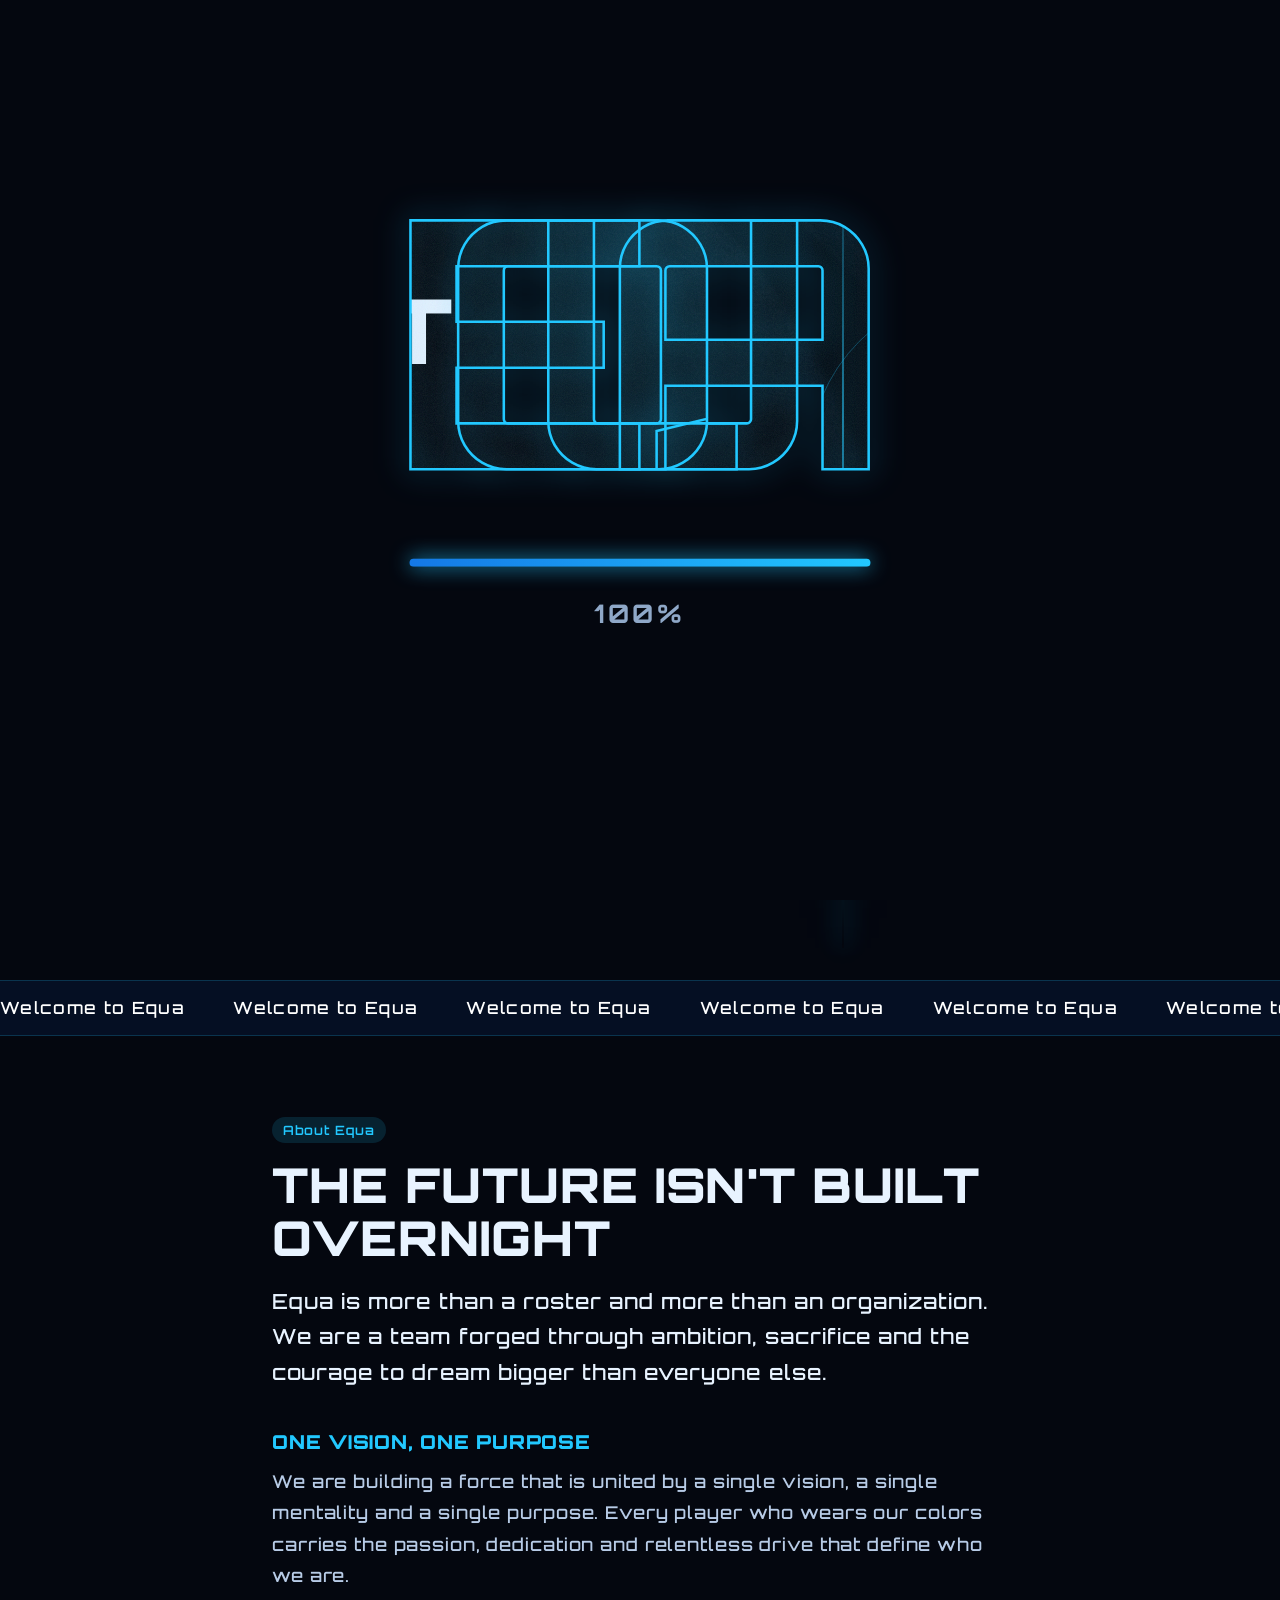
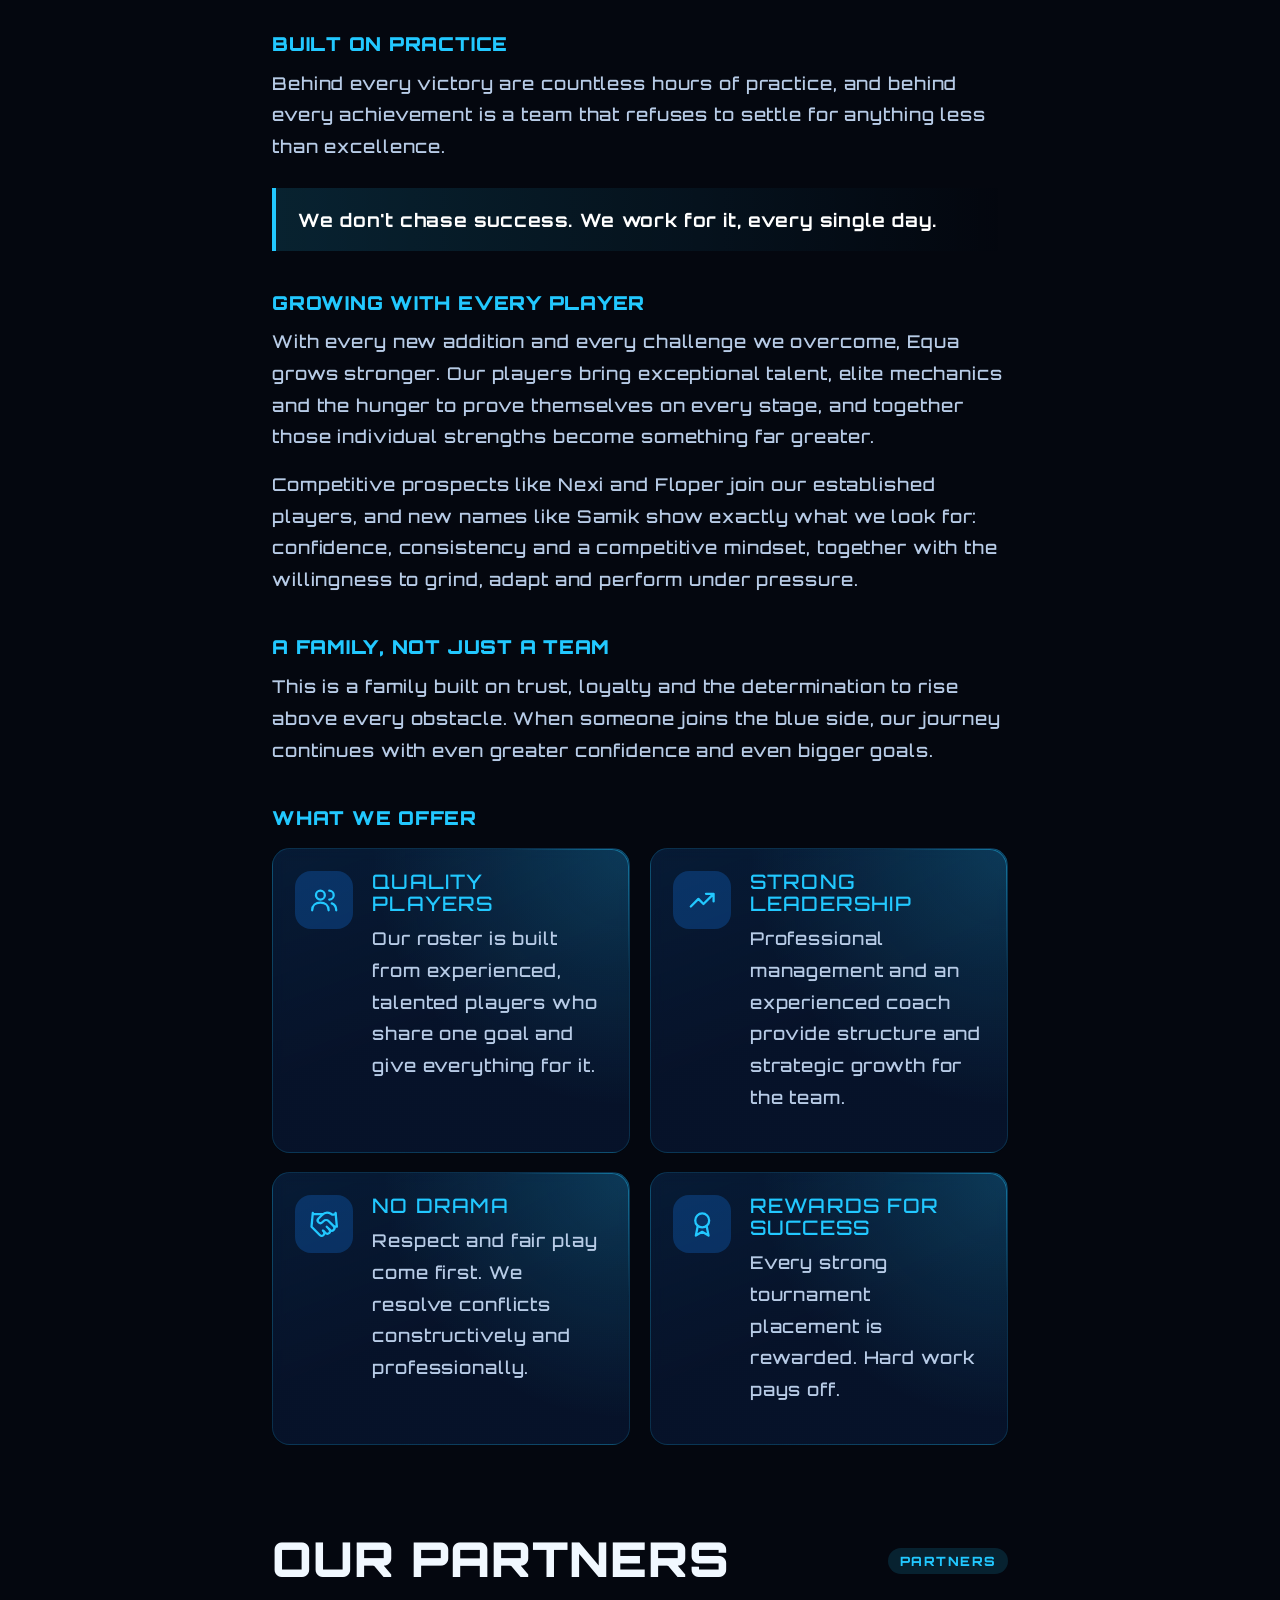
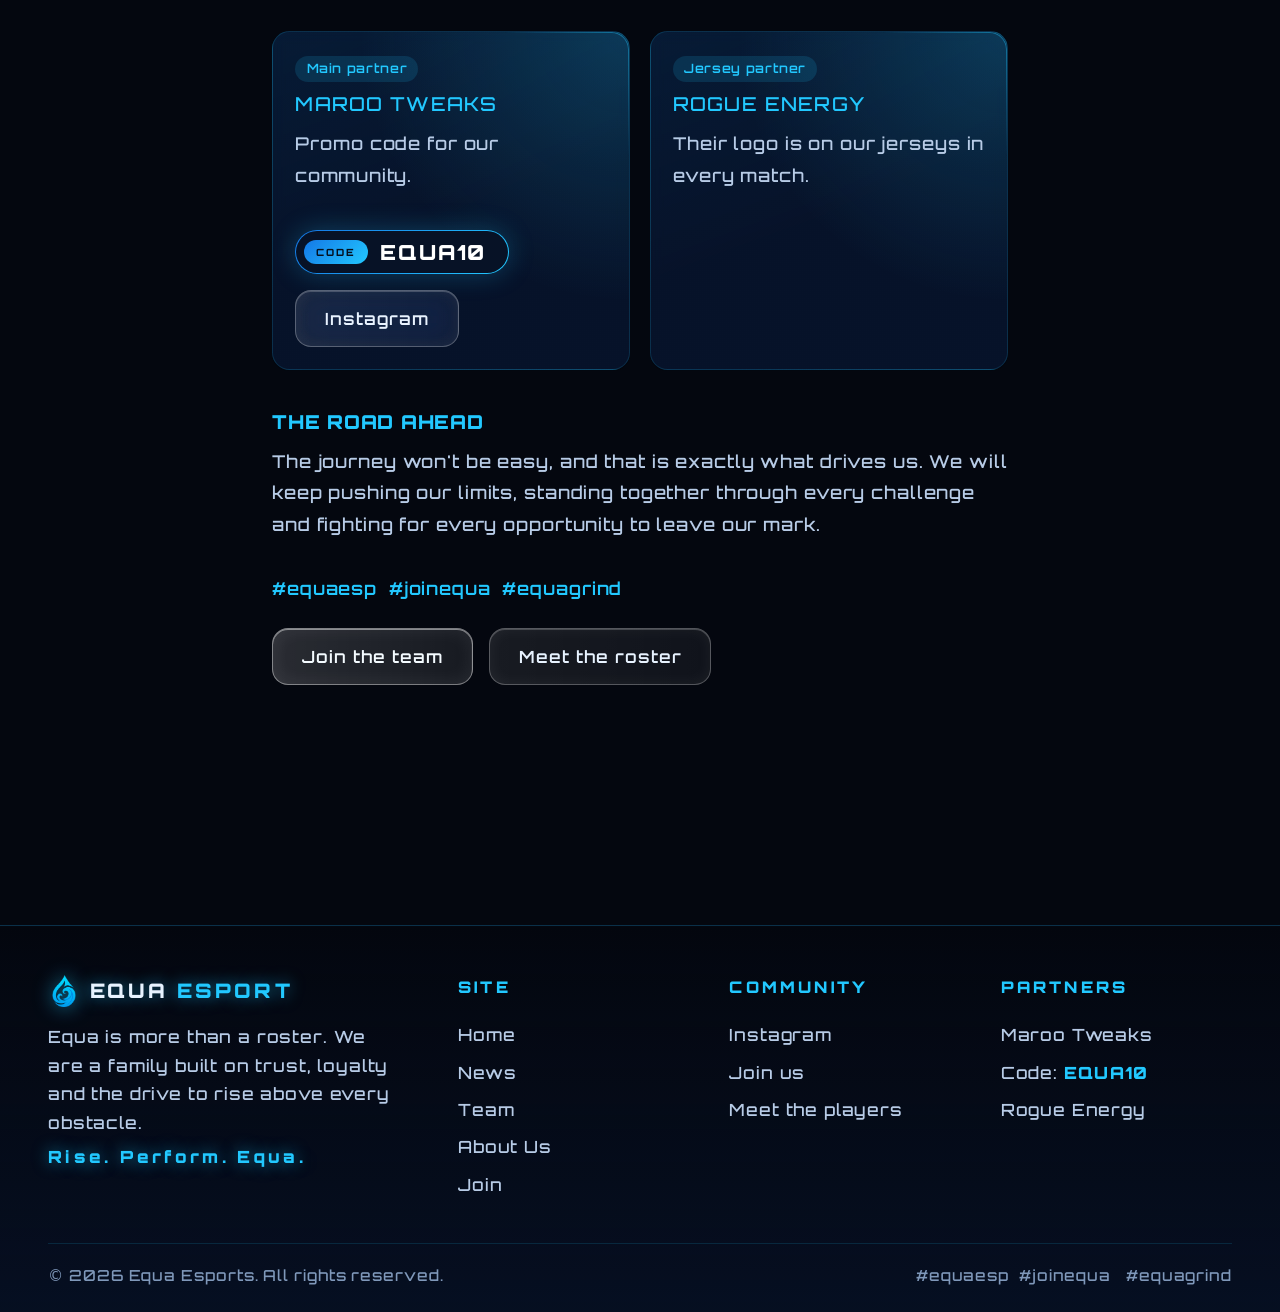
==== commit a5a3f8f1: "new look - upload" ====
--- a/about.html
+++ b/about.html
@@ -1457,9 +1457,7 @@
           <div class="cta"><a class="btn" href="team.html">Meet the team</a><a class="btn ghost" href="join.html">Join us</a>
           </div>
         </div>
-        <div class="logo-big"><svg viewBox="0 0 64 72">
-            <use href="#drop" />
-          </svg></div>
+        <div class="logo-big"><img class="hero-logo" src="metalic.png" alt="Equa metallic logo"></div>
       </div>
       <div class="strip" aria-hidden="true">
         <div><span>Welcome to Equa</span><span>Welcome to Equa</span><span>Welcome to Equa</span><span>Welcome to
@@ -1546,9 +1544,32 @@
           </div>
         </div>
 
-        <h3>Our partners</h3>
-        <p>Maroo Tweaks is our main partner, and our community can use the code <b style="color:var(--aqua)">EQUA10</b>
-          with them. Rogue Energy is on our jerseys in every match.</p>
+        <section class="sec partners-section">
+          <div class="sec-h">
+            <h2>Our partners</h2><span class="tag partners-label">Partners</span>
+          </div>
+          <div class="grid" style="grid-template-columns:repeat(auto-fit,minmax(18rem,1fr))">
+            <div class="card">
+              <div class="in partner">
+                <div><span class="tag">Main partner</span>
+                  <h3 style="margin-top:.8rem">Maroo Tweaks</h3>
+                  <p>Promo code for our community.</p>
+                </div>
+                <div style="display:flex;gap:1rem;align-items:center;flex-wrap:wrap"><button class="code" type="button"
+                    aria-label="Copy promo code EQUA10"><small>CODE</small>EQUA10</button><a class="btn ghost"
+                    href="https://www.instagram.com/marootweaks" target="_blank" rel="noopener">Instagram</a></div>
+              </div>
+            </div>
+            <div class="card">
+              <div class="in partner">
+                <div><span class="tag">Jersey partner</span>
+                  <h3 style="margin-top:.8rem">Rogue Energy</h3>
+                  <p>Their logo is on our jerseys in every match.</p>
+                </div>
+              </div>
+            </div>
+          </div>
+        </section>
 
         <h3>The road ahead</h3>
         <p>The journey won't be easy, and that is exactly what drives us. We will keep pushing our limits, standing
--- a/styles.css
+++ b/styles.css
@@ -1,13 +1,137 @@
+@import url('https://fonts.googleapis.com/css2?family=Orbitron:wght@600;800;900&family=Barlow:wght@400;500;600&display=swap');
+
 body{
-  font-family:Arial,Helvetica,sans-serif;
-}
-
-h1,h2,h3{
-  font-family:Morganite,Impact,sans-serif;
-}
-
-.tag,.btn,nav a,.hero p,.card p,.sec-h a,.fc a,.fb p,.fbot,.req,.rp{
-  font-family:Arial,Helvetica,sans-serif;
+  font-family:Orbitron,system-ui,sans-serif;
+  background-image:linear-gradient(rgba(4,7,15,.68),rgba(4,7,15,.82)),url('bg_style.jpeg');
+  background-size:cover;
+  background-position:center;
+  background-attachment:fixed;
+}
+
+*,*::before,*::after{font-family:Orbitron,system-ui,sans-serif !important}
+
+h1,h2,h3,.brand,.tag,.btn,nav a,.hero p,.card p,.sec-h a,.fc a,.fb p,.fbot,.req,.rp{
+  font-family:Orbitron,system-ui,sans-serif;
+}
+
+.bg{background:transparent}
+.bg .orb,.wm{display:none}
+.logo-big svg{display:none}
+.logo-big::before{
+  display:block;
+  box-shadow:none;
+  opacity:1;
+}
+.logo-big .hero-logo{
+  position:relative;
+  z-index:1;
+  display:block;
+  width:min(100%,19rem);
+  filter:none;
+  animation:hero-logo-float 5s ease-in-out infinite;
+}
+@keyframes hero-logo-float{50%{transform:translateY(-1rem)}}
+main{padding-bottom:6rem}
+footer{margin-top:4rem}
+
+.partners-section{
+  margin-top:4.5rem;
+}
+
+.partners-section .sec-h{
+  align-items:center;
+}
+
+.partners-section .sec-h h2{
+  color:#f1f8ff;
+}
+
+.partners-label{
+  color:var(--aqua);
+  font-weight:800;
+  letter-spacing:.12em;
+  text-transform:uppercase;
+}
+
+.btn{
+  position:relative;
+  overflow:hidden;
+  color:#f4fbff;
+  background:linear-gradient(90deg,rgba(255,255,255,.24) 0%,rgba(255,255,255,.08) 100%);
+  background-size:220% 100%;
+  background-position:100% 0;
+  border:.0625rem solid rgba(255,255,255,.42);
+  border-radius:1rem;
+  box-shadow:inset 0 .0625rem 0 rgba(255,255,255,.45),inset 0 0 1.2rem rgba(255,255,255,.08);
+  backdrop-filter:blur(1rem) saturate(140%);
+  -webkit-backdrop-filter:blur(1rem) saturate(140%);
+  clip-path:none;
+  transition:transform .28s ease,background .28s ease,border-color .28s ease,box-shadow .28s ease;
+}
+
+.btn::before{
+  content:"";
+  position:absolute;
+  inset:-80% 30%;
+  background:linear-gradient(105deg,transparent 35%,rgba(78,213,255,.78) 49%,rgba(132,226,255,.9) 50%,rgba(78,213,255,.78) 51%,transparent 65%);
+  transform:translateX(-180%) rotate(12deg);
+  transition:transform 1.5s cubic-bezier(.22,.61,.36,1);
+  opacity:.9;
+  pointer-events:none;
+}
+
+.btn:hover{
+  transform:translateY(-.18rem) scale(1.02);
+  background:linear-gradient(90deg,rgba(34,200,255,.34) 0%,rgba(20,120,230,.14) 100%);
+  background-position:0 0;
+  border-color:rgba(132,226,255,.85);
+  box-shadow:inset 0 .0625rem 0 rgba(132,226,255,.72),inset 0 0 1.5rem rgba(34,200,255,.24);
+}
+
+.btn:hover::before{
+  transform:translateX(180%) rotate(12deg);
+  transition-timing-function:cubic-bezier(.16,1,.3,1);
+}
+
+.btn:active{
+  transform:translateY(-.04rem) scale(.98);
+  transition-duration:.1s;
+}
+
+.btn.ghost{
+  color:var(--mist);
+  background:linear-gradient(90deg,rgba(255,255,255,.12) 0%,rgba(255,255,255,.05) 100%);
+  background-size:220% 100%;
+  background-position:100% 0;
+  border-color:rgba(255,255,255,.28);
+  box-shadow:inset 0 .0625rem 0 rgba(255,255,255,.2),inset 0 0 1rem rgba(255,255,255,.06);
+}
+
+.btn.ghost:hover{
+  background:linear-gradient(90deg,rgba(34,200,255,.3) 0%,rgba(20,120,230,.14) 100%);
+  background-position:0 0;
+  border-color:rgba(92,214,255,.72);
+  box-shadow:inset 0 .0625rem 0 rgba(132,226,255,.58),inset 0 0 1.4rem rgba(34,200,255,.18);
+}
+
+.down{
+  width:3rem;
+  height:3rem;
+  bottom:1.4rem;
+  border:0;
+  border-radius:0;
+  background:transparent;
+  box-shadow:none;
+  backdrop-filter:none;
+  -webkit-backdrop-filter:none;
+}
+
+.down:hover{
+  box-shadow:none;
+}
+
+@media (max-width:48em){
+  .logo-big .hero-logo{width:8.5rem}
 }
 
 header nav a.active{
@@ -19,7 +143,7 @@
 }
 
 .brand{
-  font-family:Morganite,Impact,sans-serif;
+  font-family:Orbitron,system-ui,sans-serif;
   font-weight:900;
 }
 
@@ -60,14 +184,14 @@
 }
 
 #ipct{
-  font-family:Arial,Helvetica,sans-serif;
+  font-family:Orbitron,system-ui,sans-serif;
   font-size:20px !important;
   font-weight:700;
   letter-spacing:3px;
 }
 
 .fb .brand{
-  font-family:Morganite,Impact,sans-serif;
+  font-family:Orbitron,system-ui,sans-serif;
   font-weight:900;
   letter-spacing:.14em;
 }
@@ -91,7 +215,7 @@
 .fb > em{
   display:block;
   margin-top:.4rem;
-  font-family:Morganite,Impact,sans-serif;
+  font-family:Orbitron,system-ui,sans-serif;
   font-size:1.05rem;
   font-style:normal;
   font-weight:900;
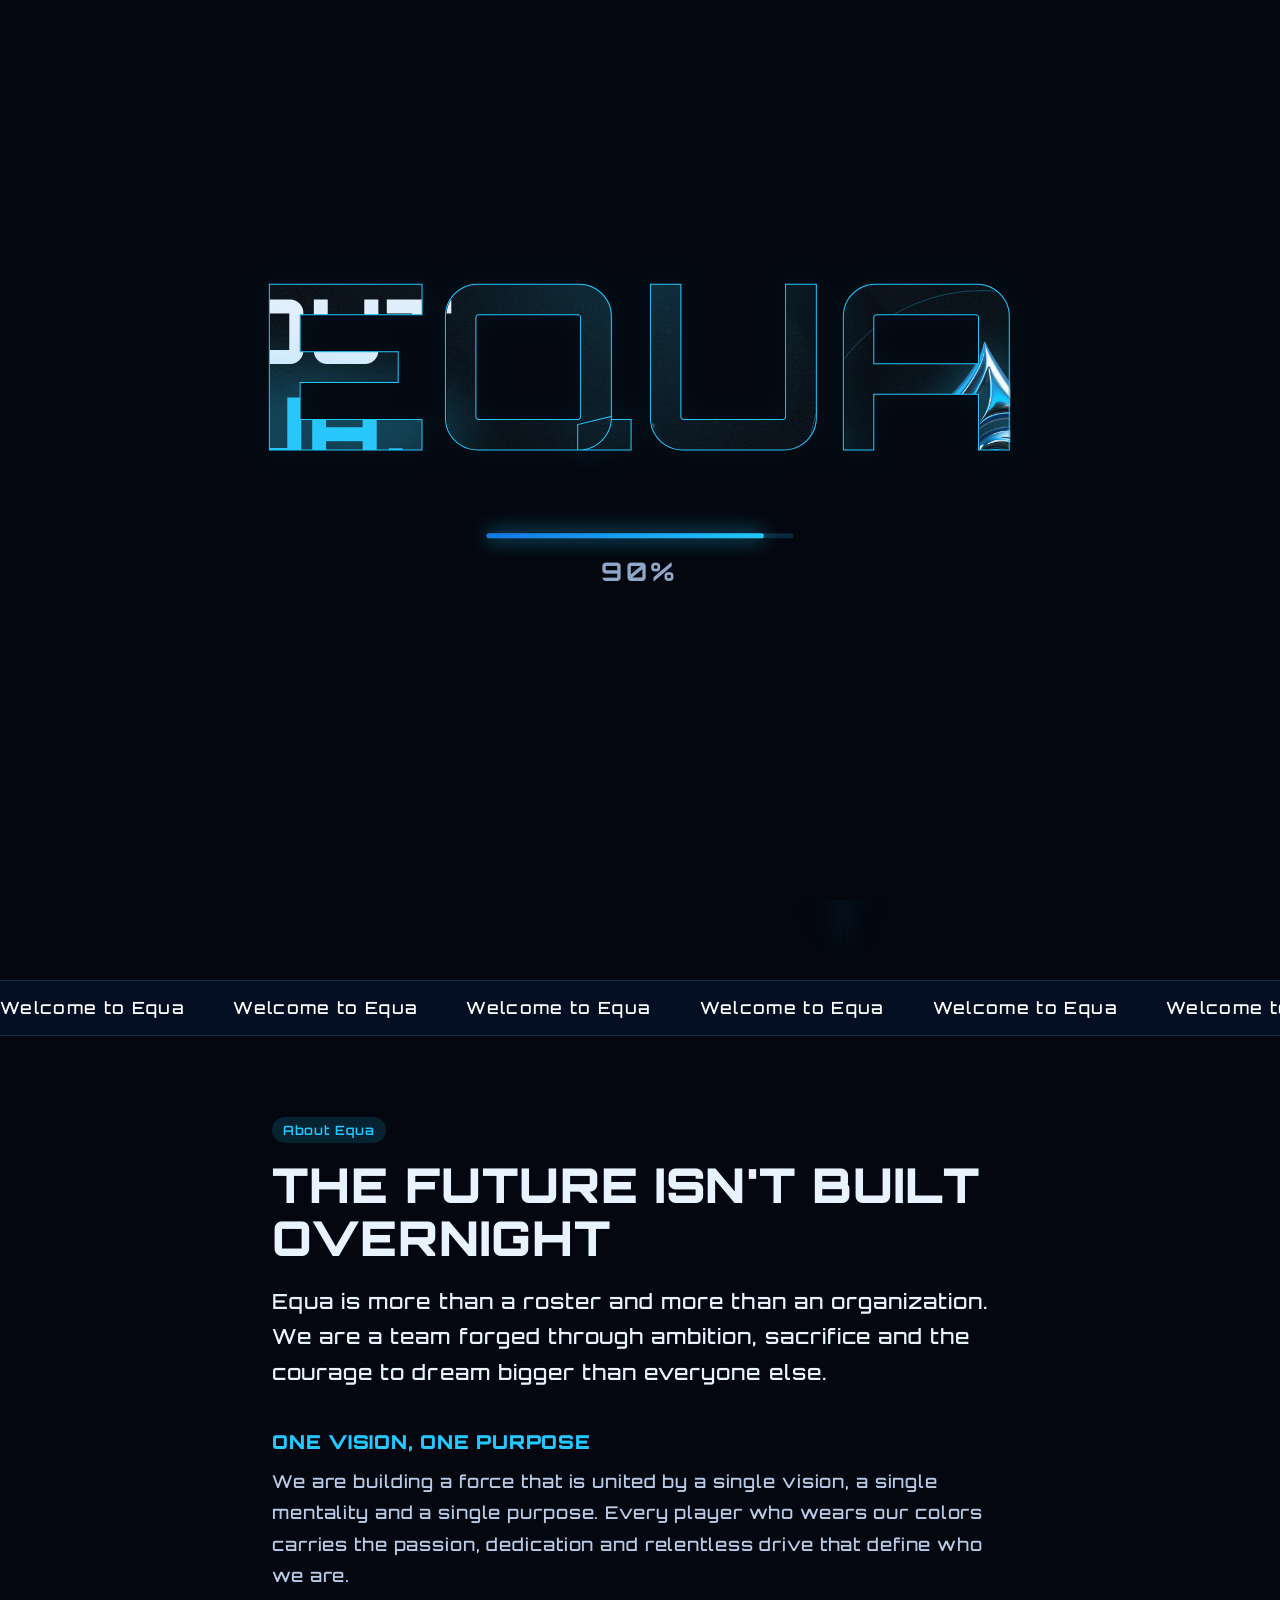
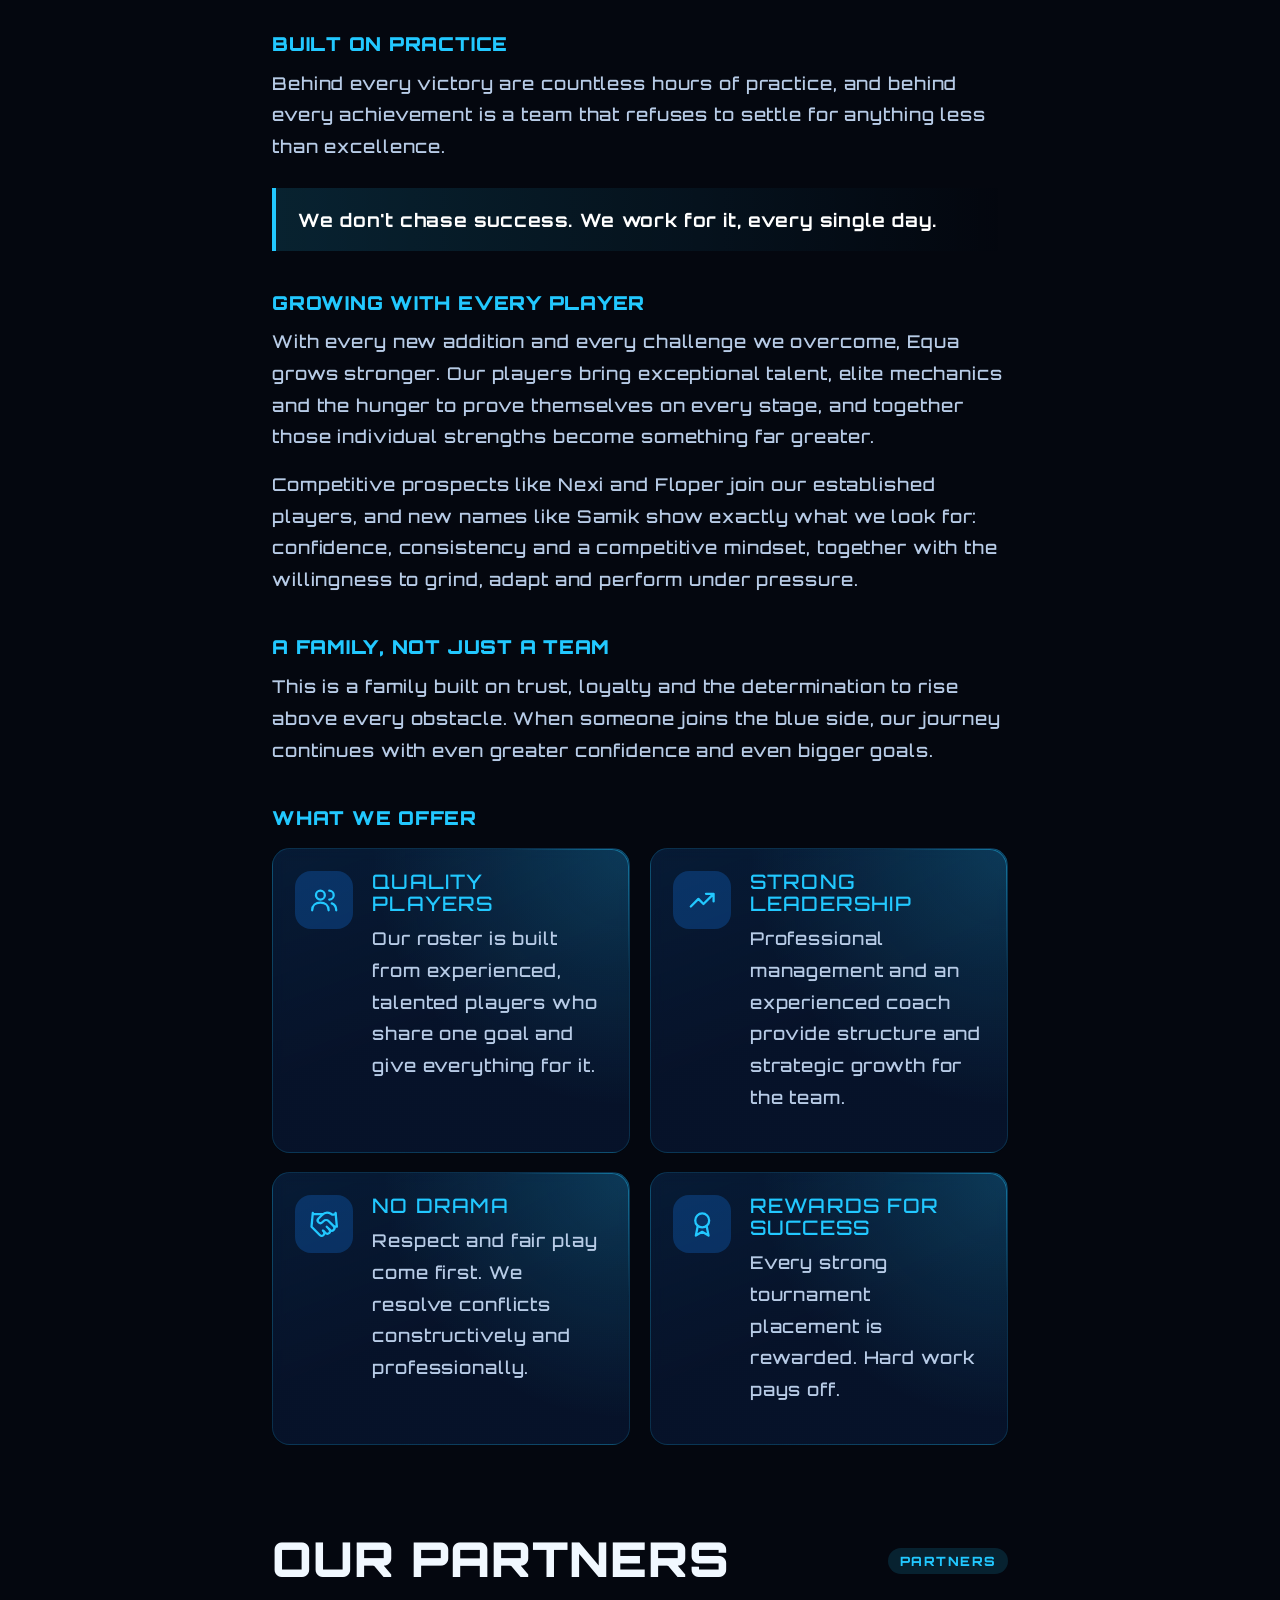
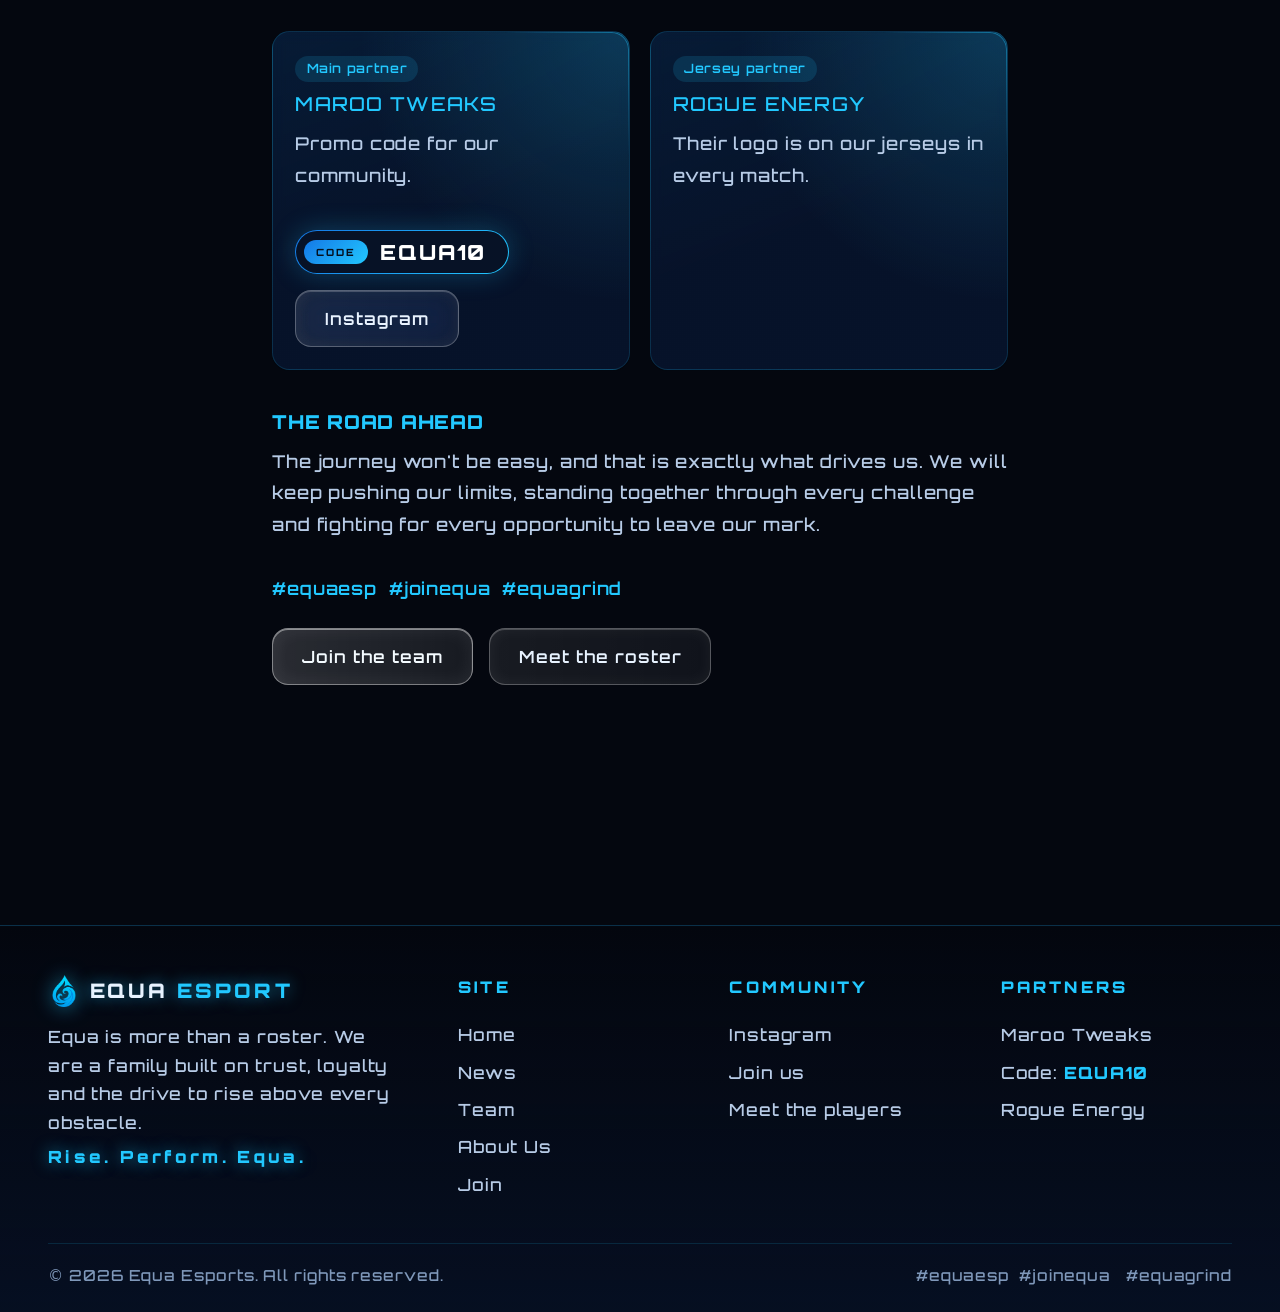
==== commit 17761639: "fix loading" ====
--- a/about.html
+++ b/about.html
@@ -1081,7 +1081,9 @@
       width: 100%;
       height: 100%;
       overflow: visible;
-      transform-origin: 50% 50%
+      transform-origin: 0 0;
+      backface-visibility: hidden;
+      will-change: transform
     }
 
     #ibar {
@@ -1385,6 +1387,11 @@
 <body>
   <svg width="0" height="0" style="position:absolute" aria-hidden="true">
     <defs>
+      <mask id="im" maskUnits="userSpaceOnUse" x="-6000" y="-6000" width="13000" height="13000">
+        <rect x="-6000" y="-6000" width="13000" height="13000" fill="#fff" />
+        <text x="500" y="300" text-anchor="middle" textLength="600" lengthAdjust="spacing"
+          font-family="Orbitron,system-ui,sans-serif" font-weight="700" font-size="180" fill="#000">EQUA</text>
+      </mask>
       <linearGradient id="g" x1="0" y1="0" x2="1" y2="1">
         <stop offset="0" stop-color="#22c8ff" />
         <stop offset="1" stop-color="#1478e6" />
@@ -1403,29 +1410,25 @@
     </svg>
   </div>
   <div id="cg"></div>
+  <div class="water-layer" aria-hidden="true"></div>
   <div id="intro" aria-hidden="true">
     <svg viewBox="0 0 1000 600" preserveAspectRatio="xMidYMid meet">
       <defs>
-        <mask id="im" maskUnits="userSpaceOnUse" x="-6000" y="-6000" width="13000" height="13000">
-          <rect x="-6000" y="-6000" width="13000" height="13000" fill="#fff" />
-          <text x="500" y="315" text-anchor="middle" textLength="390" lengthAdjust="spacing"
-            font-family="Morganite,Impact,sans-serif" font-weight="700" font-size="270" fill="#000">EQUA</text>
-        </mask>
         <linearGradient id="ib" x1="0" x2="1">
           <stop offset="0" stop-color="#1478e6" />
           <stop offset="1" stop-color="#22c8ff" />
         </linearGradient>
       </defs>
       <rect x="-6000" y="-6000" width="13000" height="13000" fill="#04070f" mask="url(#im)" />
-      <text id="iout" x="500" y="315" text-anchor="middle" textLength="390" lengthAdjust="spacing"
-        font-family="Morganite,Impact,sans-serif" font-weight="700" font-size="270" fill="none" stroke="#22c8ff"
-        stroke-width="2" style="filter:drop-shadow(0 0 12px rgba(34,200,255,.8))">EQUA</text>
+      <text id="iout" x="500" y="300" text-anchor="middle" textLength="600" lengthAdjust="spacing"
+        font-family="Orbitron,system-ui,sans-serif" font-weight="700" font-size="180" fill="none" stroke="#22c8ff"
+        stroke-width="1" vector-effect="non-scaling-stroke" style="filter:drop-shadow(0 0 10px rgba(34,200,255,.75))">EQUA</text>
       <g id="ibar">
-        <rect x="320" y="385" width="360" height="6" rx="3" fill="rgba(34,200,255,.18)" />
-        <rect id="ifill" x="320" y="385" width="0" height="6" rx="3" fill="url(#ib)"
+        <rect x="380" y="365" width="240" height="4" rx="2" fill="rgba(34,200,255,.18)" />
+        <rect id="ifill" x="380" y="365" width="0" height="4" rx="2" fill="url(#ib)"
           style="filter:drop-shadow(0 0 8px rgba(34,200,255,.9))" />
-        <text id="ipct" x="500" y="435" text-anchor="middle" font-family="Arial,Helvetica,sans-serif" font-weight="700"
-          font-size="20" letter-spacing="3" fill="#8fa8c8">0%</text>
+        <text id="ipct" x="500" y="402" text-anchor="middle" font-family="Orbitron,system-ui,sans-serif" font-weight="700"
+          font-size="14" letter-spacing="2" fill="#8fa8c8">0%</text>
       </g>
     </svg>
   </div>
@@ -1648,54 +1651,67 @@
 
     var cg = document.getElementById('cg');
     window.addEventListener('pointermove', function (e) { cg.style.left = e.clientX + 'px'; cg.style.top = e.clientY + 'px' });
+    (function () {
+      var layer = document.querySelector('.water-layer');
+      if (!layer) return;
+      for (var i = 0; i < 18; i++) {
+        var drop = document.createElement('span');
+        drop.className = 'water-drop';
+        drop.style.left = (6 + Math.random() * 88) + '%';
+        drop.style.top = (8 + Math.random() * 82) + '%';
+        drop.style.setProperty('--drift', (6 + Math.random() * 6) + 's');
+        drop.style.animationDelay = (-Math.random() * 6) + 's';
+        layer.appendChild(drop);
+      }
+      addEventListener('pointermove', function (e) {
+        layer.querySelectorAll('.water-drop').forEach(function (drop) {
+          var r = drop.getBoundingClientRect(), dx = e.clientX - (r.left + r.width / 2), dy = e.clientY - (r.top + r.height / 2);
+          var distance = Math.sqrt(dx * dx + dy * dy);
+          drop.classList.toggle('near', distance < 130);
+          if (distance < 130) drop.style.transform = 'translate(' + (-dx / 5) + 'px,' + (-dy / 5) + 'px) rotate(35deg)';
+          else drop.style.transform = '';
+        });
+      }, { passive: true });
+    })();
 
     (function () {
       var it = document.getElementById('intro'), f = document.getElementById('ifill'), p = document.getElementById('ipct'), bar = document.getElementById('ibar'), root = document.documentElement, over = false;
-      if (localStorage.getItem('equaIntroSeen') === '1') {
+      if (sessionStorage.getItem('equaIntroSeen') === '1') {
         it.remove();
         root.classList.remove('lock');
         return;
       }
-      localStorage.setItem('equaIntroSeen', '1');
+      sessionStorage.setItem('equaIntroSeen', '1');
       function done() {
         if (over) return;
         over = true;
-        it.classList.add('closing');
-        setTimeout(function () { it.remove(); root.classList.remove('lock') }, 350);
+        it.remove();
+        root.classList.remove('lock');
       }
       function zoom() {
         bar.style.opacity = 0;
-        var svg = it.querySelector('svg'), out = document.getElementById('iout'), vw = innerWidth, vh = innerHeight;
-        var ext = out.getExtentOfChar(1), rect = svg.getBoundingClientRect();
-        var target = {
-          x: rect.left + (ext.x + ext.width / 2) / 1000 * rect.width,
-          y: rect.top + (ext.y + ext.height / 2) / 600 * rect.height,
-          w: ext.width / 1000 * rect.width
-        };
-        var scale = Math.min(Math.max(10 * Math.max(vw, vh) / target.w, 30), 600);
-        var tx = vw / 2 - target.x * scale, ty = vh / 2 - target.y * scale;
-        var t0 = performance.now(), dur = 1800;
+        var svg = it.querySelector('svg'), vw = innerWidth, vh = innerHeight;
+        var fit = Math.min(vw / 1000, vh / 600), offsetX = (vw - 1000 * fit) / 2, offsetY = (vh - 600 * fit) / 2;
+        var targetX = offsetX + 560 * fit, targetY = offsetY + 220 * fit, scale = 12;
         svg.style.transformOrigin = '0 0';
+        svg.style.transition = 'none';
+        svg.offsetWidth;
+        svg.style.transition = 'transform 3s cubic-bezier(.62,0,1,1)';
+        requestAnimationFrame(function () {
+          svg.style.transform = 'translate3d(' + (vw / 2 - targetX * scale) + 'px,' + (vh / 2 - targetY * scale) + 'px,0) scale(' + scale + ')';
+        });
+        setTimeout(done, 3050);
+      }
+      function run() {
+        var t0 = performance.now(), dur = 2600;
         function step(n) {
-          var k = Math.min((n - t0) / dur, 1), e = k < .5 ? 4 * k * k * k : 1 - Math.pow(-2 * k + 2, 3) / 2;
-          var currentScale = Math.exp(Math.log(scale) * e);
-          svg.style.transform = 'translate(' + (vw / 2 - target.x * currentScale) + 'px,' + (vh / 2 - target.y * currentScale) + 'px) scale(' + currentScale + ')';
-          out.style.opacity = Math.max(0, 1 - e * 2.2);
-          it.style.opacity = Math.max(0, 1 - Math.max(0, (e - .14) / .34));
-          if (k < 1) requestAnimationFrame(step); else done();
+          var k = Math.min((n - t0) / dur, 1), e = k * k * (3 - 2 * k);
+          f.setAttribute('width', e * 240); p.textContent = Math.round(e * 100) + '%';
+          if (k < 1) requestAnimationFrame(step); else setTimeout(zoom, 350);
         }
         requestAnimationFrame(step);
       }
-      function run() {
-        var t0 = performance.now(), dur = 1800;
-        function step(n) {
-          var k = Math.min((n - t0) / dur, 1), e = k * k * (3 - 2 * k);
-          f.setAttribute('width', e * 360); p.textContent = Math.round(e * 100) + '%';
-          if (k < 1) requestAnimationFrame(step); else setTimeout(zoom, 250);
-        }
-        requestAnimationFrame(step);
-      }
-      setTimeout(done, 12000);
+      setTimeout(done, 15000);
       (document.fonts && document.fonts.ready ? document.fonts.ready : Promise.resolve()).then(run);
     })();
 
--- a/styles.css
+++ b/styles.css
@@ -12,6 +12,24 @@
 
 h1,h2,h3,.brand,.tag,.btn,nav a,.hero p,.card p,.sec-h a,.fc a,.fb p,.fbot,.req,.rp{
   font-family:Orbitron,system-ui,sans-serif;
+}
+
+.hero h1 span{
+  display:inline-block;
+  position:relative;
+  isolation:isolate;
+  text-shadow:none;
+}
+.hero h1 span::before{
+  content:"";
+  position:absolute;
+  z-index:-1;
+  inset:-12% -18%;
+  border-radius:50%;
+  background:rgba(34,200,255,.46);
+  filter:blur(1.65rem);
+  opacity:.62;
+  pointer-events:none;
 }
 
 .bg{background:transparent}
@@ -27,13 +45,50 @@
   z-index:1;
   display:block;
   width:min(100%,19rem);
-  filter:none;
+  filter:drop-shadow(0 0 1.1rem rgba(34,200,255,.3)) drop-shadow(0 0 2.8rem rgba(34,200,255,.13));
   animation:hero-logo-float 5s ease-in-out infinite;
 }
 @keyframes hero-logo-float{50%{transform:translateY(-1rem)}}
 main{padding-bottom:6rem}
 footer{margin-top:4rem}
 
+.water-layer{
+  position:fixed;
+  inset:0;
+  z-index:2;
+  overflow:hidden;
+  pointer-events:none;
+}
+.water-drop{
+  position:absolute;
+  width:.45rem;
+  height:.7rem;
+  border:.0625rem solid rgba(132,226,255,.62);
+  border-radius:70% 30% 65% 35%;
+  background:linear-gradient(145deg,rgba(255,255,255,.7),rgba(34,200,255,.12) 42%,rgba(34,200,255,.02));
+  box-shadow:0 0 .8rem rgba(34,200,255,.3),inset -.1rem -.1rem .2rem rgba(34,200,255,.2);
+  opacity:.5;
+  transform:rotate(35deg);
+  transition:transform .35s cubic-bezier(.16,1,.3,1),opacity .35s;
+  animation:water-drift var(--drift,8s) ease-in-out infinite alternate;
+}
+.water-drop::after{
+  content:"";
+  position:absolute;
+  left:50%;
+  top:calc(100% + .2rem);
+  width:1.6rem;
+  height:.45rem;
+  border:.0625rem solid rgba(34,200,255,.25);
+  border-radius:50%;
+  transform:translateX(-50%) scaleX(.35);
+  opacity:0;
+  transition:transform .35s,opacity .35s;
+}
+.water-drop.near{opacity:.9}
+.water-drop.near::after{opacity:.8;transform:translateX(-50%) scaleX(1)}
+@keyframes water-drift{to{margin-top:1.2rem;transform:rotate(55deg) translateX(.8rem)}}
+
 .partners-section{
   margin-top:4.5rem;
 }
@@ -48,6 +103,7 @@
 
 .partners-label{
   color:var(--aqua);
+  text-decoration:none;
   font-weight:800;
   letter-spacing:.12em;
   text-transform:uppercase;
